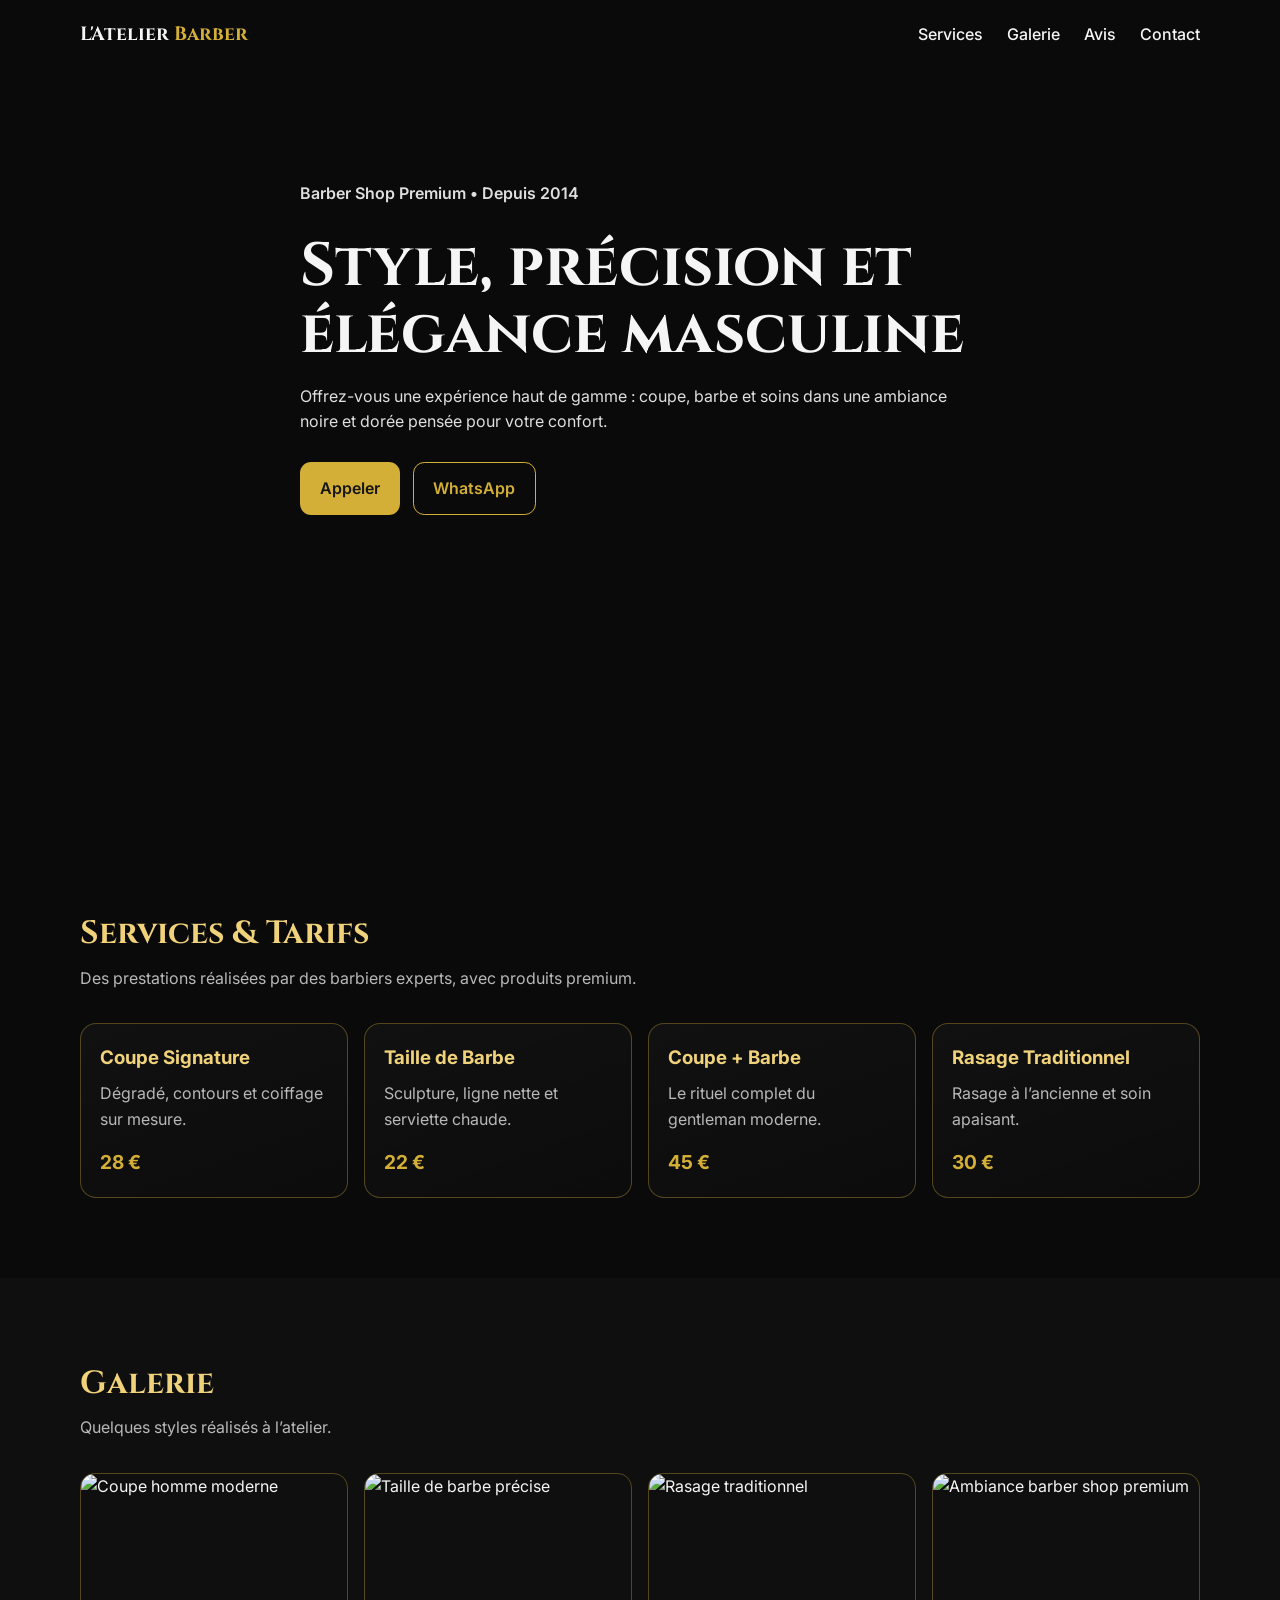
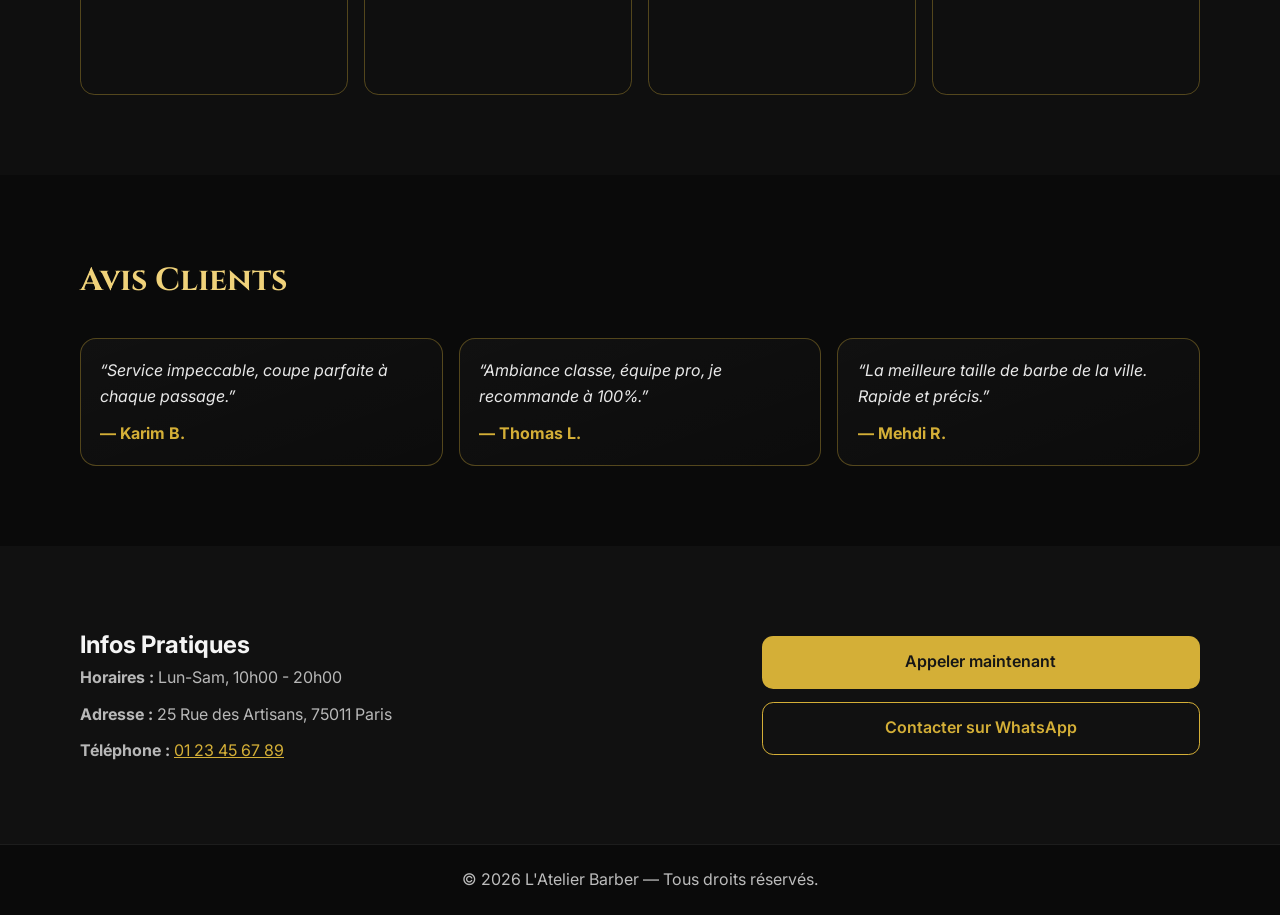
==== index.html @ a5557a77 "Créer un site vitrine premium barber shop en français" ====
<!DOCTYPE html>
<html lang="fr">
<head>
  <meta charset="UTF-8" />
  <meta name="viewport" content="width=device-width, initial-scale=1.0" />
  <meta name="description" content="Barber shop premium : coupes, barbe, soins et expérience haut de gamme." />
  <title>L'Atelier Barber | Barber Shop Premium</title>
  <link rel="preconnect" href="https://fonts.googleapis.com" />
  <link rel="preconnect" href="https://fonts.gstatic.com" crossorigin />
  <link href="https://fonts.googleapis.com/css2?family=Cinzel:wght@500;700&family=Inter:wght@300;400;500;600;700&display=swap" rel="stylesheet" />
  <link rel="stylesheet" href="style.css" />
</head>
<body>
  <header class="hero" id="accueil">
    <nav class="navbar container">
      <a href="#accueil" class="logo">L'Atelier <span>Barber</span></a>
      <button class="menu-toggle" id="menuToggle" aria-label="Ouvrir le menu">☰</button>
      <ul class="nav-links" id="navLinks">
        <li><a href="#services">Services</a></li>
        <li><a href="#galerie">Galerie</a></li>
        <li><a href="#avis">Avis</a></li>
        <li><a href="#contact">Contact</a></li>
      </ul>
    </nav>

    <div class="hero-content container">
      <p class="hero-tag">Barber Shop Premium • Depuis 2014</p>
      <h1>Style, précision et élégance masculine</h1>
      <p>Offrez-vous une expérience haut de gamme : coupe, barbe et soins dans une ambiance noire et dorée pensée pour votre confort.</p>
      <div class="hero-actions">
        <a class="btn btn-primary" href="tel:+33123456789">Appeler</a>
        <a class="btn btn-secondary" href="https://wa.me/33123456789" target="_blank" rel="noopener">WhatsApp</a>
      </div>
    </div>
  </header>

  <main>
    <section class="section container" id="services">
      <div class="section-header">
        <h2>Services & Tarifs</h2>
        <p>Des prestations réalisées par des barbiers experts, avec produits premium.</p>
      </div>
      <div class="services-grid">
        <article class="card service-card"><h3>Coupe Signature</h3><p>Dégradé, contours et coiffage sur mesure.</p><span>28 €</span></article>
        <article class="card service-card"><h3>Taille de Barbe</h3><p>Sculpture, ligne nette et serviette chaude.</p><span>22 €</span></article>
        <article class="card service-card"><h3>Coupe + Barbe</h3><p>Le rituel complet du gentleman moderne.</p><span>45 €</span></article>
        <article class="card service-card"><h3>Rasage Traditionnel</h3><p>Rasage à l’ancienne et soin apaisant.</p><span>30 €</span></article>
      </div>
    </section>

    <section class="section dark-section" id="galerie">
      <div class="container">
        <div class="section-header">
          <h2>Galerie</h2>
          <p>Quelques styles réalisés à l’atelier.</p>
        </div>
        <div class="gallery-grid">
          <figure class="gallery-item"><img src="https://images.unsplash.com/photo-1512690459411-b0fd1c86b8ba?auto=format&fit=crop&w=900&q=80" alt="Coupe homme moderne" /></figure>
          <figure class="gallery-item"><img src="https://images.unsplash.com/photo-1621605815971-fbc98d665033?auto=format&fit=crop&w=900&q=80" alt="Taille de barbe précise" /></figure>
          <figure class="gallery-item"><img src="https://images.unsplash.com/photo-1517832606299-7ae9b720a186?auto=format&fit=crop&w=900&q=80" alt="Rasage traditionnel" /></figure>
          <figure class="gallery-item"><img src="https://images.unsplash.com/photo-1599351431403-3aa8e5f3c2b9?auto=format&fit=crop&w=900&q=80" alt="Ambiance barber shop premium" /></figure>
        </div>
      </div>
    </section>

    <section class="section container" id="avis">
      <div class="section-header">
        <h2>Avis Clients</h2>
      </div>
      <div class="reviews-grid">
        <article class="card review-card"><p>“Service impeccable, coupe parfaite à chaque passage.”</p><h4>— Karim B.</h4></article>
        <article class="card review-card"><p>“Ambiance classe, équipe pro, je recommande à 100%.”</p><h4>— Thomas L.</h4></article>
        <article class="card review-card"><p>“La meilleure taille de barbe de la ville. Rapide et précis.”</p><h4>— Mehdi R.</h4></article>
      </div>
    </section>

    <section class="section contact-section" id="contact">
      <div class="container contact-grid">
        <div>
          <h2>Infos Pratiques</h2>
          <ul class="contact-list">
            <li><strong>Horaires :</strong> Lun-Sam, 10h00 - 20h00</li>
            <li><strong>Adresse :</strong> 25 Rue des Artisans, 75011 Paris</li>
            <li><strong>Téléphone :</strong> <a href="tel:+33123456789">01 23 45 67 89</a></li>
          </ul>
        </div>
        <div class="contact-actions">
          <a class="btn btn-primary" href="tel:+33123456789">Appeler maintenant</a>
          <a class="btn btn-secondary" href="https://wa.me/33123456789" target="_blank" rel="noopener">Contacter sur WhatsApp</a>
        </div>
      </div>
    </section>
  </main>

  <footer class="footer">
    <p>© <span id="year"></span> L'Atelier Barber — Tous droits réservés.</p>
  </footer>

  <script src="script.js"></script>
</body>
</html>
---- style.css ----
:root {
  --bg: #0a0a0a;
  --panel: #111111;
  --gold: #d4af37;
  --gold-soft: #f0d27a;
  --text: #f5f5f5;
  --muted: #b8b8b8;
  --border: rgba(212, 175, 55, 0.35);
}

* { box-sizing: border-box; margin: 0; padding: 0; }
html, body { scroll-behavior: smooth; }
body {
  font-family: 'Inter', sans-serif;
  background: var(--bg);
  color: var(--text);
  line-height: 1.6;
}

.container { width: min(1120px, 92%); margin: 0 auto; }
.section { padding: 5rem 0; }
.section-header { margin-bottom: 2rem; }
.section-header h2 {
  font-family: 'Cinzel', serif;
  font-size: clamp(1.8rem, 2.5vw, 2.5rem);
  color: var(--gold-soft);
}
.section-header p { color: var(--muted); margin-top: .4rem; }

.hero {
  min-height: 92vh;
  background: linear-gradient(120deg, rgba(10,10,10,.96), rgba(10,10,10,.72)),
    url('https://images.unsplash.com/photo-1622288432450-277d0fef5ed6?auto=format&fit=crop&w=1800&q=80') center/cover;
}

.navbar { display: flex; align-items: center; justify-content: space-between; padding: 1.2rem 0; position: relative; }
.logo { color: var(--text); text-decoration: none; font-weight: 700; font-family: 'Cinzel', serif; font-size: 1.2rem; }
.logo span { color: var(--gold); }
.nav-links { list-style: none; display: flex; gap: 1.5rem; }
.nav-links a { color: var(--text); text-decoration: none; font-weight: 500; }
.nav-links a:hover { color: var(--gold); }
.menu-toggle { display: none; background: none; border: 1px solid var(--border); color: var(--gold); padding: .35rem .55rem; border-radius: .5rem; }

.hero-content { padding: 7rem 0 6rem; max-width: 680px; }
.hero-tag { color: var(--gold); font-weight: 600; margin-bottom: 1rem; }
.hero h1 { font-family: 'Cinzel', serif; font-size: clamp(2rem, 5vw, 3.8rem); line-height: 1.1; margin-bottom: 1rem; }
.hero p { color: #dfdfdf; margin-bottom: 1.7rem; }
.hero-actions { display: flex; gap: .8rem; flex-wrap: wrap; }

.btn {
  text-decoration: none; padding: .8rem 1.2rem; border-radius: .7rem; font-weight: 600;
  display: inline-flex; align-items: center; justify-content: center; border: 1px solid transparent;
}
.btn-primary { background: var(--gold); color: #161616; }
.btn-primary:hover { filter: brightness(1.05); }
.btn-secondary { border-color: var(--gold); color: var(--gold); }
.btn-secondary:hover { background: rgba(212, 175, 55, 0.1); }

.card {
  background: linear-gradient(160deg, rgba(255,255,255,0.03), rgba(255,255,255,0.01));
  border: 1px solid var(--border);
  border-radius: 1rem;
  padding: 1.2rem;
}
.services-grid, .reviews-grid { display: grid; gap: 1rem; grid-template-columns: repeat(auto-fit, minmax(220px, 1fr)); }
.service-card h3 { margin-bottom: .5rem; color: var(--gold-soft); }
.service-card p { color: var(--muted); margin-bottom: .9rem; }
.service-card span { font-weight: 700; color: var(--gold); font-size: 1.2rem; }

.dark-section { background: #0f0f0f; }
.gallery-grid { display: grid; gap: 1rem; grid-template-columns: repeat(auto-fit, minmax(220px, 1fr)); }
.gallery-item { overflow: hidden; border-radius: .9rem; border: 1px solid var(--border); }
.gallery-item img { width: 100%; height: 100%; object-fit: cover; min-height: 220px; transition: transform .3s ease; }
.gallery-item:hover img { transform: scale(1.04); }

.review-card p { font-style: italic; color: #e8e8e8; margin-bottom: .7rem; }
.review-card h4 { color: var(--gold); }

.contact-section { background: #111; }
.contact-grid { display: grid; gap: 1.5rem; grid-template-columns: 1.2fr .8fr; align-items: center; }
.contact-list { list-style: none; display: grid; gap: .7rem; color: var(--muted); }
.contact-list a { color: var(--gold); }
.contact-actions { display: grid; gap: .8rem; }

.footer { text-align: center; padding: 1.4rem .8rem; border-top: 1px solid rgba(255,255,255,0.08); color: #bcbcbc; }

@media (max-width: 820px) {
  .menu-toggle { display: inline-flex; }
  .nav-links {
    position: absolute; right: 0; top: calc(100% + .4rem);
    background: #131313; border: 1px solid var(--border); border-radius: .8rem;
    padding: .9rem; display: none; flex-direction: column; min-width: 180px;
  }
  .nav-links.open { display: flex; }
  .hero-content { padding-top: 4.5rem; }
  .contact-grid { grid-template-columns: 1fr; }
}
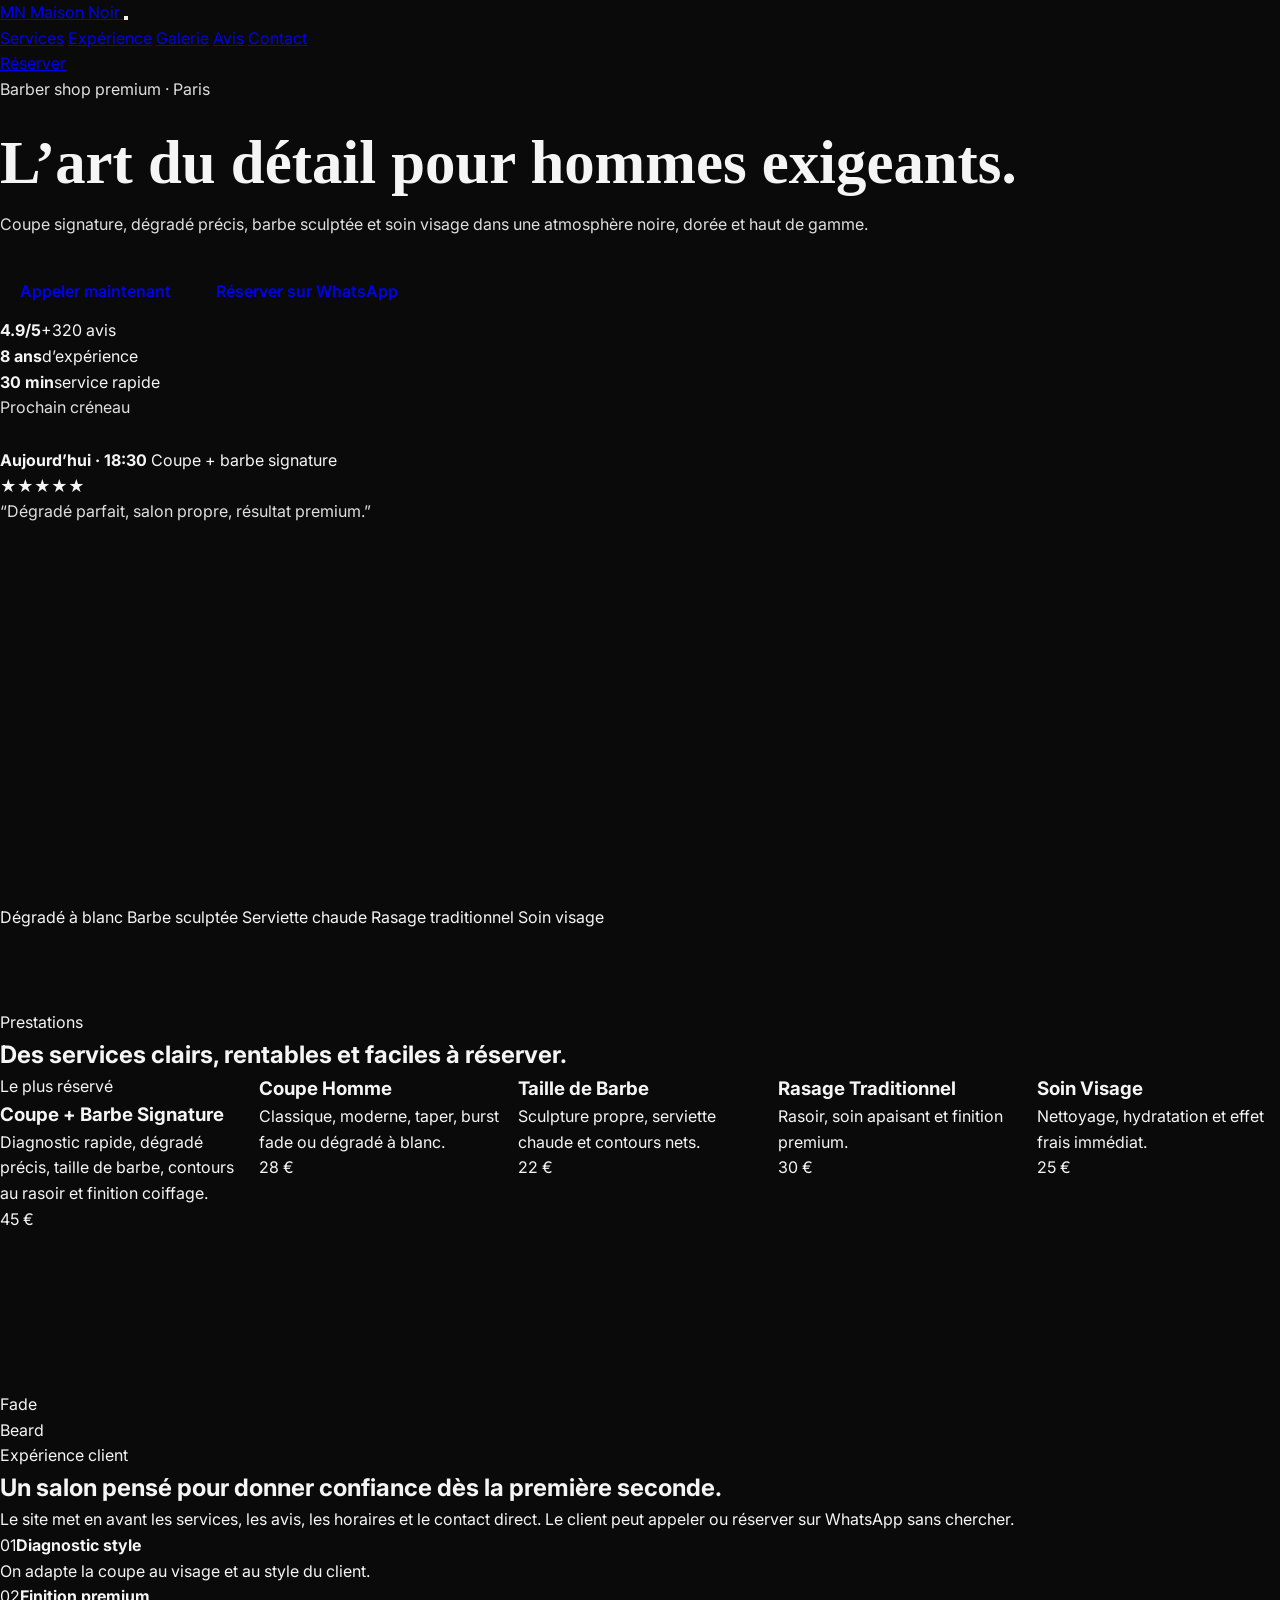
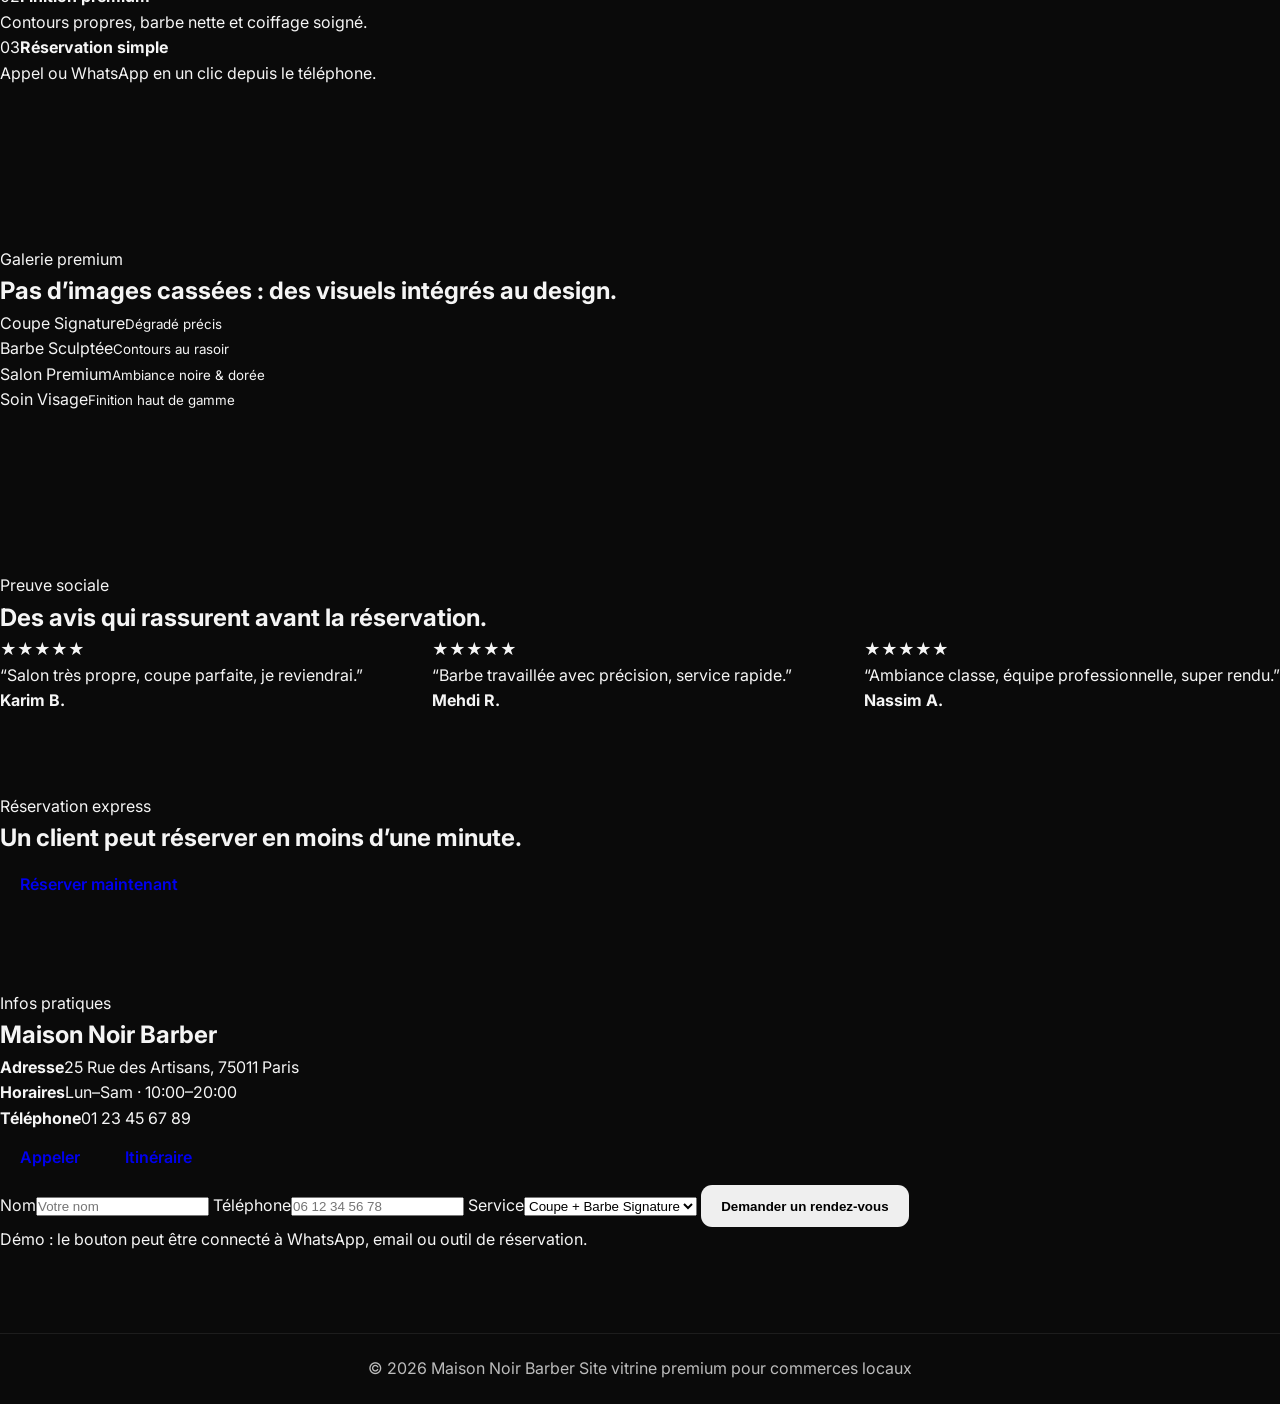
==== commit fb9da755: "Améliorer le design premium et supprimer les images externes cassées" ====
--- a/index.html
+++ b/index.html
@@ -3,97 +3,189 @@
 <head>
   <meta charset="UTF-8" />
   <meta name="viewport" content="width=device-width, initial-scale=1.0" />
-  <meta name="description" content="Barber shop premium : coupes, barbe, soins et expérience haut de gamme." />
-  <title>L'Atelier Barber | Barber Shop Premium</title>
-  <link rel="preconnect" href="https://fonts.googleapis.com" />
-  <link rel="preconnect" href="https://fonts.gstatic.com" crossorigin />
-  <link href="https://fonts.googleapis.com/css2?family=Cinzel:wght@500;700&family=Inter:wght@300;400;500;600;700&display=swap" rel="stylesheet" />
+  <meta name="description" content="Site vitrine premium pour barber shop : coupe, barbe, soins, réservation WhatsApp et expérience haut de gamme." />
+  <title>Maison Noir Barber — Barber Shop Premium</title>
+  <link rel="preconnect" href="https://fonts.googleapis.com">
+  <link rel="preconnect" href="https://fonts.gstatic.com" crossorigin>
+  <link href="https://fonts.googleapis.com/css2?family=Inter:wght@400;500;600;700;800;900&family=Playfair+Display:wght@700;800&display=swap" rel="stylesheet">
   <link rel="stylesheet" href="style.css" />
 </head>
 <body>
-  <header class="hero" id="accueil">
-    <nav class="navbar container">
-      <a href="#accueil" class="logo">L'Atelier <span>Barber</span></a>
-      <button class="menu-toggle" id="menuToggle" aria-label="Ouvrir le menu">☰</button>
-      <ul class="nav-links" id="navLinks">
-        <li><a href="#services">Services</a></li>
-        <li><a href="#galerie">Galerie</a></li>
-        <li><a href="#avis">Avis</a></li>
-        <li><a href="#contact">Contact</a></li>
-      </ul>
+  <div class="noise"></div>
+
+  <header class="header">
+    <a href="#accueil" class="brand">
+      <span class="brand-mark">MN</span>
+      <span>Maison Noir</span>
+    </a>
+
+    <button class="menu-btn" id="menuBtn" aria-label="Ouvrir le menu">
+      <span></span><span></span><span></span>
+    </button>
+
+    <nav class="nav" id="nav">
+      <a href="#services">Services</a>
+      <a href="#experience">Expérience</a>
+      <a href="#galerie">Galerie</a>
+      <a href="#avis">Avis</a>
+      <a href="#contact">Contact</a>
     </nav>
 
-    <div class="hero-content container">
-      <p class="hero-tag">Barber Shop Premium • Depuis 2014</p>
-      <h1>Style, précision et élégance masculine</h1>
-      <p>Offrez-vous une expérience haut de gamme : coupe, barbe et soins dans une ambiance noire et dorée pensée pour votre confort.</p>
-      <div class="hero-actions">
-        <a class="btn btn-primary" href="tel:+33123456789">Appeler</a>
-        <a class="btn btn-secondary" href="https://wa.me/33123456789" target="_blank" rel="noopener">WhatsApp</a>
-      </div>
-    </div>
+    <a href="https://wa.me/33123456789" class="nav-cta" target="_blank" rel="noopener">Réserver</a>
   </header>
 
   <main>
-    <section class="section container" id="services">
-      <div class="section-header">
-        <h2>Services & Tarifs</h2>
-        <p>Des prestations réalisées par des barbiers experts, avec produits premium.</p>
+    <section class="hero" id="accueil">
+      <div class="hero-copy reveal">
+        <p class="eyebrow">Barber shop premium · Paris</p>
+        <h1>L’art du détail pour hommes exigeants.</h1>
+        <p class="lead">Coupe signature, dégradé précis, barbe sculptée et soin visage dans une atmosphère noire, dorée et haut de gamme.</p>
+
+        <div class="actions">
+          <a class="btn primary" href="tel:+33123456789">Appeler maintenant</a>
+          <a class="btn ghost" href="https://wa.me/33123456789" target="_blank" rel="noopener">Réserver sur WhatsApp</a>
+        </div>
+
+        <div class="stats">
+          <div><strong>4.9/5</strong><span>+320 avis</span></div>
+          <div><strong>8 ans</strong><span>d’expérience</span></div>
+          <div><strong>30 min</strong><span>service rapide</span></div>
+        </div>
       </div>
-      <div class="services-grid">
-        <article class="card service-card"><h3>Coupe Signature</h3><p>Dégradé, contours et coiffage sur mesure.</p><span>28 €</span></article>
-        <article class="card service-card"><h3>Taille de Barbe</h3><p>Sculpture, ligne nette et serviette chaude.</p><span>22 €</span></article>
-        <article class="card service-card"><h3>Coupe + Barbe</h3><p>Le rituel complet du gentleman moderne.</p><span>45 €</span></article>
-        <article class="card service-card"><h3>Rasage Traditionnel</h3><p>Rasage à l’ancienne et soin apaisant.</p><span>30 €</span></article>
-      </div>
-    </section>
 
-    <section class="section dark-section" id="galerie">
-      <div class="container">
-        <div class="section-header">
-          <h2>Galerie</h2>
-          <p>Quelques styles réalisés à l’atelier.</p>
+      <div class="hero-showcase reveal">
+        <div class="premium-card appointment-card">
+          <p>Prochain créneau</p>
+          <strong>Aujourd’hui · 18:30</strong>
+          <span>Coupe + barbe signature</span>
         </div>
-        <div class="gallery-grid">
-          <figure class="gallery-item"><img src="https://images.unsplash.com/photo-1512690459411-b0fd1c86b8ba?auto=format&fit=crop&w=900&q=80" alt="Coupe homme moderne" /></figure>
-          <figure class="gallery-item"><img src="https://images.unsplash.com/photo-1621605815971-fbc98d665033?auto=format&fit=crop&w=900&q=80" alt="Taille de barbe précise" /></figure>
-          <figure class="gallery-item"><img src="https://images.unsplash.com/photo-1517832606299-7ae9b720a186?auto=format&fit=crop&w=900&q=80" alt="Rasage traditionnel" /></figure>
-          <figure class="gallery-item"><img src="https://images.unsplash.com/photo-1599351431403-3aa8e5f3c2b9?auto=format&fit=crop&w=900&q=80" alt="Ambiance barber shop premium" /></figure>
+
+        <div class="barber-visual main-visual" aria-label="Illustration barber shop premium">
+          <div class="chair"></div>
+          <div class="mirror"></div>
+          <div class="razor"></div>
+          <div class="light one"></div>
+          <div class="light two"></div>
+        </div>
+
+        <div class="premium-card rating-card">
+          <div class="stars">★★★★★</div>
+          <p>“Dégradé parfait, salon propre, résultat premium.”</p>
         </div>
       </div>
     </section>
 
-    <section class="section container" id="avis">
-      <div class="section-header">
-        <h2>Avis Clients</h2>
+    <section class="strip">
+      <span>Dégradé à blanc</span>
+      <span>Barbe sculptée</span>
+      <span>Serviette chaude</span>
+      <span>Rasage traditionnel</span>
+      <span>Soin visage</span>
+    </section>
+
+    <section class="section" id="services">
+      <div class="section-head reveal">
+        <p class="eyebrow">Prestations</p>
+        <h2>Des services clairs, rentables et faciles à réserver.</h2>
       </div>
-      <div class="reviews-grid">
-        <article class="card review-card"><p>“Service impeccable, coupe parfaite à chaque passage.”</p><h4>— Karim B.</h4></article>
-        <article class="card review-card"><p>“Ambiance classe, équipe pro, je recommande à 100%.”</p><h4>— Thomas L.</h4></article>
-        <article class="card review-card"><p>“La meilleure taille de barbe de la ville. Rapide et précis.”</p><h4>— Mehdi R.</h4></article>
+
+      <div class="services-grid">
+        <article class="service big reveal">
+          <span class="badge">Le plus réservé</span>
+          <h3>Coupe + Barbe Signature</h3>
+          <p>Diagnostic rapide, dégradé précis, taille de barbe, contours au rasoir et finition coiffage.</p>
+          <div class="price">45 €</div>
+        </article>
+        <article class="service reveal"><h3>Coupe Homme</h3><p>Classique, moderne, taper, burst fade ou dégradé à blanc.</p><div class="price">28 €</div></article>
+        <article class="service reveal"><h3>Taille de Barbe</h3><p>Sculpture propre, serviette chaude et contours nets.</p><div class="price">22 €</div></article>
+        <article class="service reveal"><h3>Rasage Traditionnel</h3><p>Rasoir, soin apaisant et finition premium.</p><div class="price">30 €</div></article>
+        <article class="service reveal"><h3>Soin Visage</h3><p>Nettoyage, hydratation et effet frais immédiat.</p><div class="price">25 €</div></article>
       </div>
     </section>
 
-    <section class="section contact-section" id="contact">
-      <div class="container contact-grid">
-        <div>
-          <h2>Infos Pratiques</h2>
-          <ul class="contact-list">
-            <li><strong>Horaires :</strong> Lun-Sam, 10h00 - 20h00</li>
-            <li><strong>Adresse :</strong> 25 Rue des Artisans, 75011 Paris</li>
-            <li><strong>Téléphone :</strong> <a href="tel:+33123456789">01 23 45 67 89</a></li>
-          </ul>
-        </div>
-        <div class="contact-actions">
-          <a class="btn btn-primary" href="tel:+33123456789">Appeler maintenant</a>
-          <a class="btn btn-secondary" href="https://wa.me/33123456789" target="_blank" rel="noopener">Contacter sur WhatsApp</a>
+    <section class="section experience" id="experience">
+      <div class="experience-visual reveal">
+        <div class="wall-frame frame-large"><span>Fade</span></div>
+        <div class="wall-frame frame-small"><span>Beard</span></div>
+        <div class="gold-line"></div>
+      </div>
+
+      <div class="experience-copy reveal">
+        <p class="eyebrow">Expérience client</p>
+        <h2>Un salon pensé pour donner confiance dès la première seconde.</h2>
+        <p>Le site met en avant les services, les avis, les horaires et le contact direct. Le client peut appeler ou réserver sur WhatsApp sans chercher.</p>
+
+        <div class="steps">
+          <div><span>01</span><strong>Diagnostic style</strong><p>On adapte la coupe au visage et au style du client.</p></div>
+          <div><span>02</span><strong>Finition premium</strong><p>Contours propres, barbe nette et coiffage soigné.</p></div>
+          <div><span>03</span><strong>Réservation simple</strong><p>Appel ou WhatsApp en un clic depuis le téléphone.</p></div>
         </div>
       </div>
+    </section>
+
+    <section class="section gallery-section" id="galerie">
+      <div class="section-head reveal">
+        <p class="eyebrow">Galerie premium</p>
+        <h2>Pas d’images cassées : des visuels intégrés au design.</h2>
+      </div>
+
+      <div class="gallery">
+        <div class="gallery-card reveal"><span>Coupe Signature</span><small>Dégradé précis</small></div>
+        <div class="gallery-card reveal"><span>Barbe Sculptée</span><small>Contours au rasoir</small></div>
+        <div class="gallery-card reveal"><span>Salon Premium</span><small>Ambiance noire & dorée</small></div>
+        <div class="gallery-card reveal"><span>Soin Visage</span><small>Finition haut de gamme</small></div>
+      </div>
+    </section>
+
+    <section class="section reviews" id="avis">
+      <div class="section-head reveal">
+        <p class="eyebrow">Preuve sociale</p>
+        <h2>Des avis qui rassurent avant la réservation.</h2>
+      </div>
+
+      <div class="reviews-grid">
+        <article class="review reveal"><div class="stars">★★★★★</div><p>“Salon très propre, coupe parfaite, je reviendrai.”</p><strong>Karim B.</strong></article>
+        <article class="review reveal"><div class="stars">★★★★★</div><p>“Barbe travaillée avec précision, service rapide.”</p><strong>Mehdi R.</strong></article>
+        <article class="review reveal"><div class="stars">★★★★★</div><p>“Ambiance classe, équipe professionnelle, super rendu.”</p><strong>Nassim A.</strong></article>
+      </div>
+    </section>
+
+    <section class="cta reveal">
+      <div>
+        <p class="eyebrow">Réservation express</p>
+        <h2>Un client peut réserver en moins d’une minute.</h2>
+      </div>
+      <a class="btn dark" href="https://wa.me/33123456789" target="_blank" rel="noopener">Réserver maintenant</a>
+    </section>
+
+    <section class="section contact" id="contact">
+      <div class="contact-card reveal">
+        <p class="eyebrow">Infos pratiques</p>
+        <h2>Maison Noir Barber</h2>
+        <ul>
+          <li><strong>Adresse</strong><span>25 Rue des Artisans, 75011 Paris</span></li>
+          <li><strong>Horaires</strong><span>Lun–Sam · 10:00–20:00</span></li>
+          <li><strong>Téléphone</strong><span>01 23 45 67 89</span></li>
+        </ul>
+        <div class="actions">
+          <a class="btn primary" href="tel:+33123456789">Appeler</a>
+          <a class="btn ghost" href="https://maps.google.com" target="_blank" rel="noopener">Itinéraire</a>
+        </div>
+      </div>
+
+      <form class="form reveal">
+        <label>Nom<input type="text" placeholder="Votre nom"></label>
+        <label>Téléphone<input type="tel" placeholder="06 12 34 56 78"></label>
+        <label>Service<select><option>Coupe + Barbe Signature</option><option>Coupe Homme</option><option>Taille de Barbe</option><option>Soin Visage</option></select></label>
+        <button class="btn primary" type="submit">Demander un rendez-vous</button>
+        <p>Démo : le bouton peut être connecté à WhatsApp, email ou outil de réservation.</p>
+      </form>
     </section>
   </main>
 
   <footer class="footer">
-    <p>© <span id="year"></span> L'Atelier Barber — Tous droits réservés.</p>
+    <span>© <span id="year"></span> Maison Noir Barber</span>
+    <span>Site vitrine premium pour commerces locaux</span>
   </footer>
 
   <script src="script.js"></script>
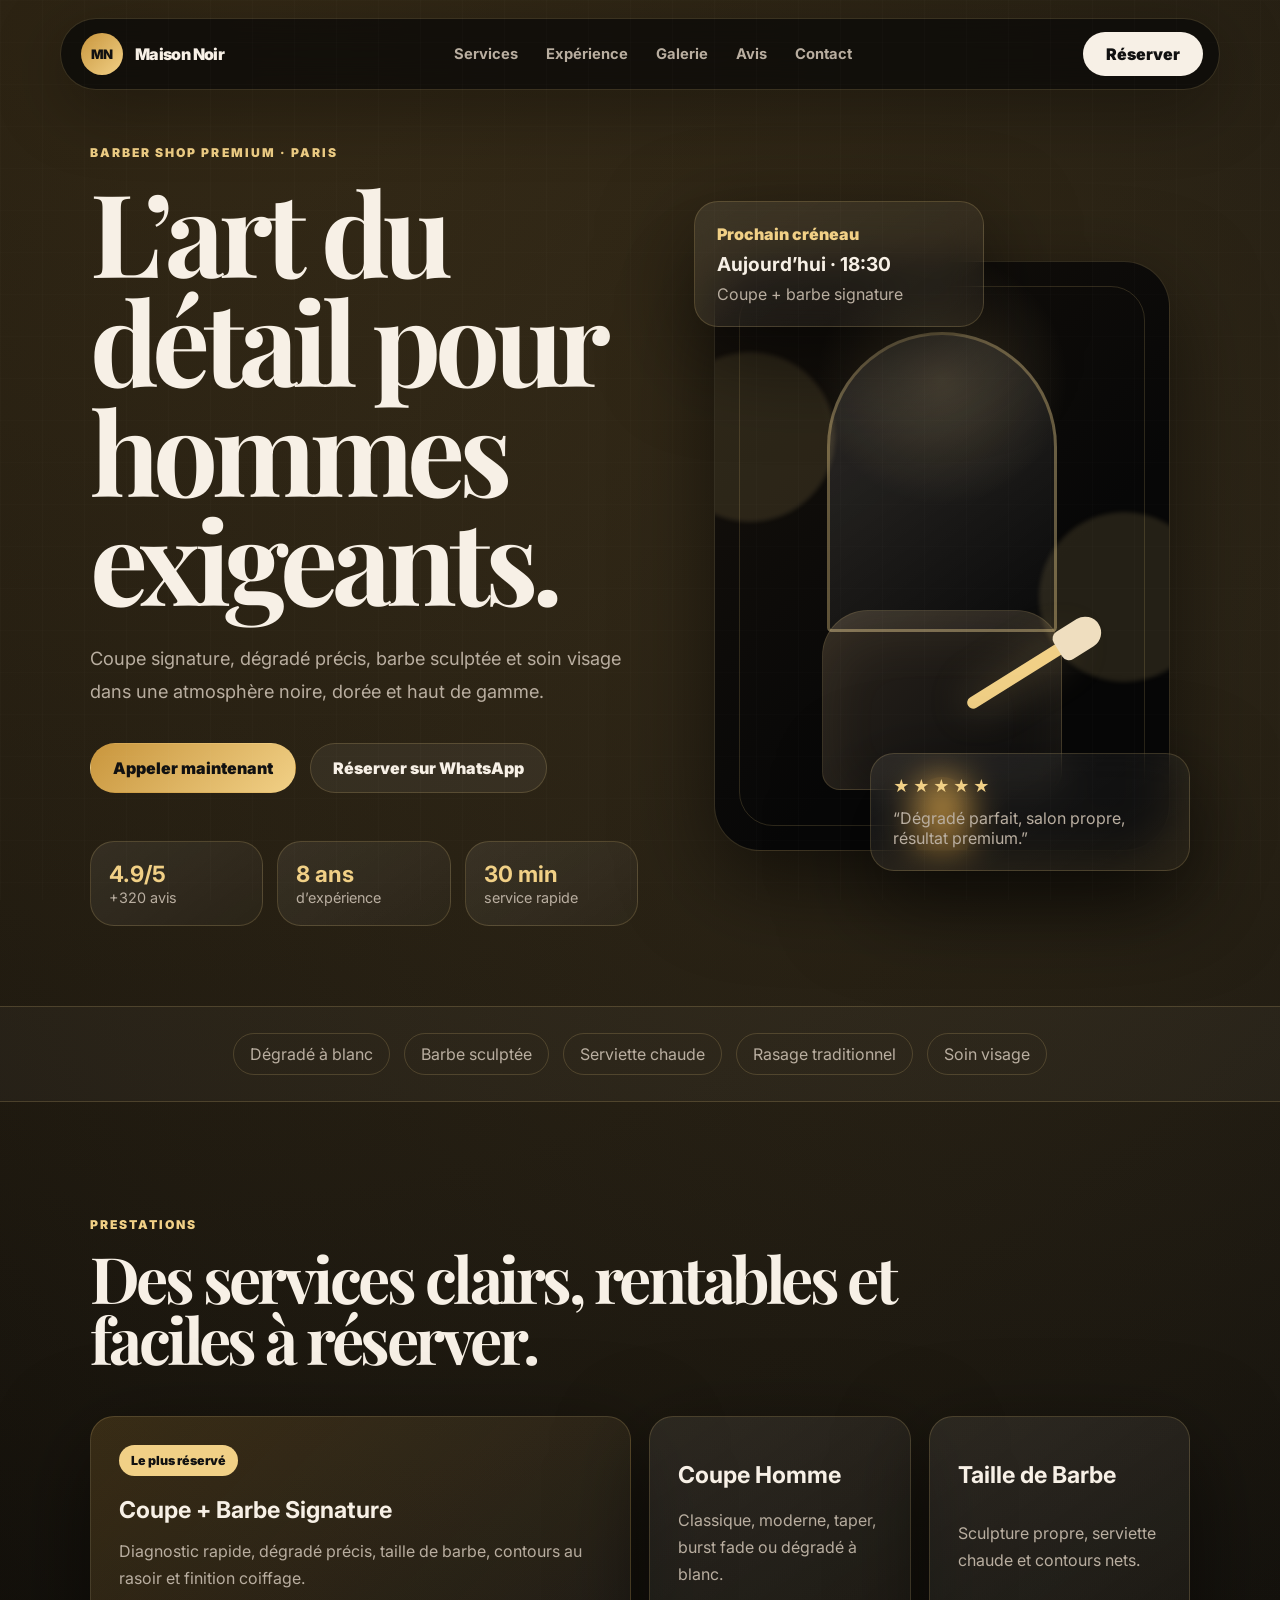
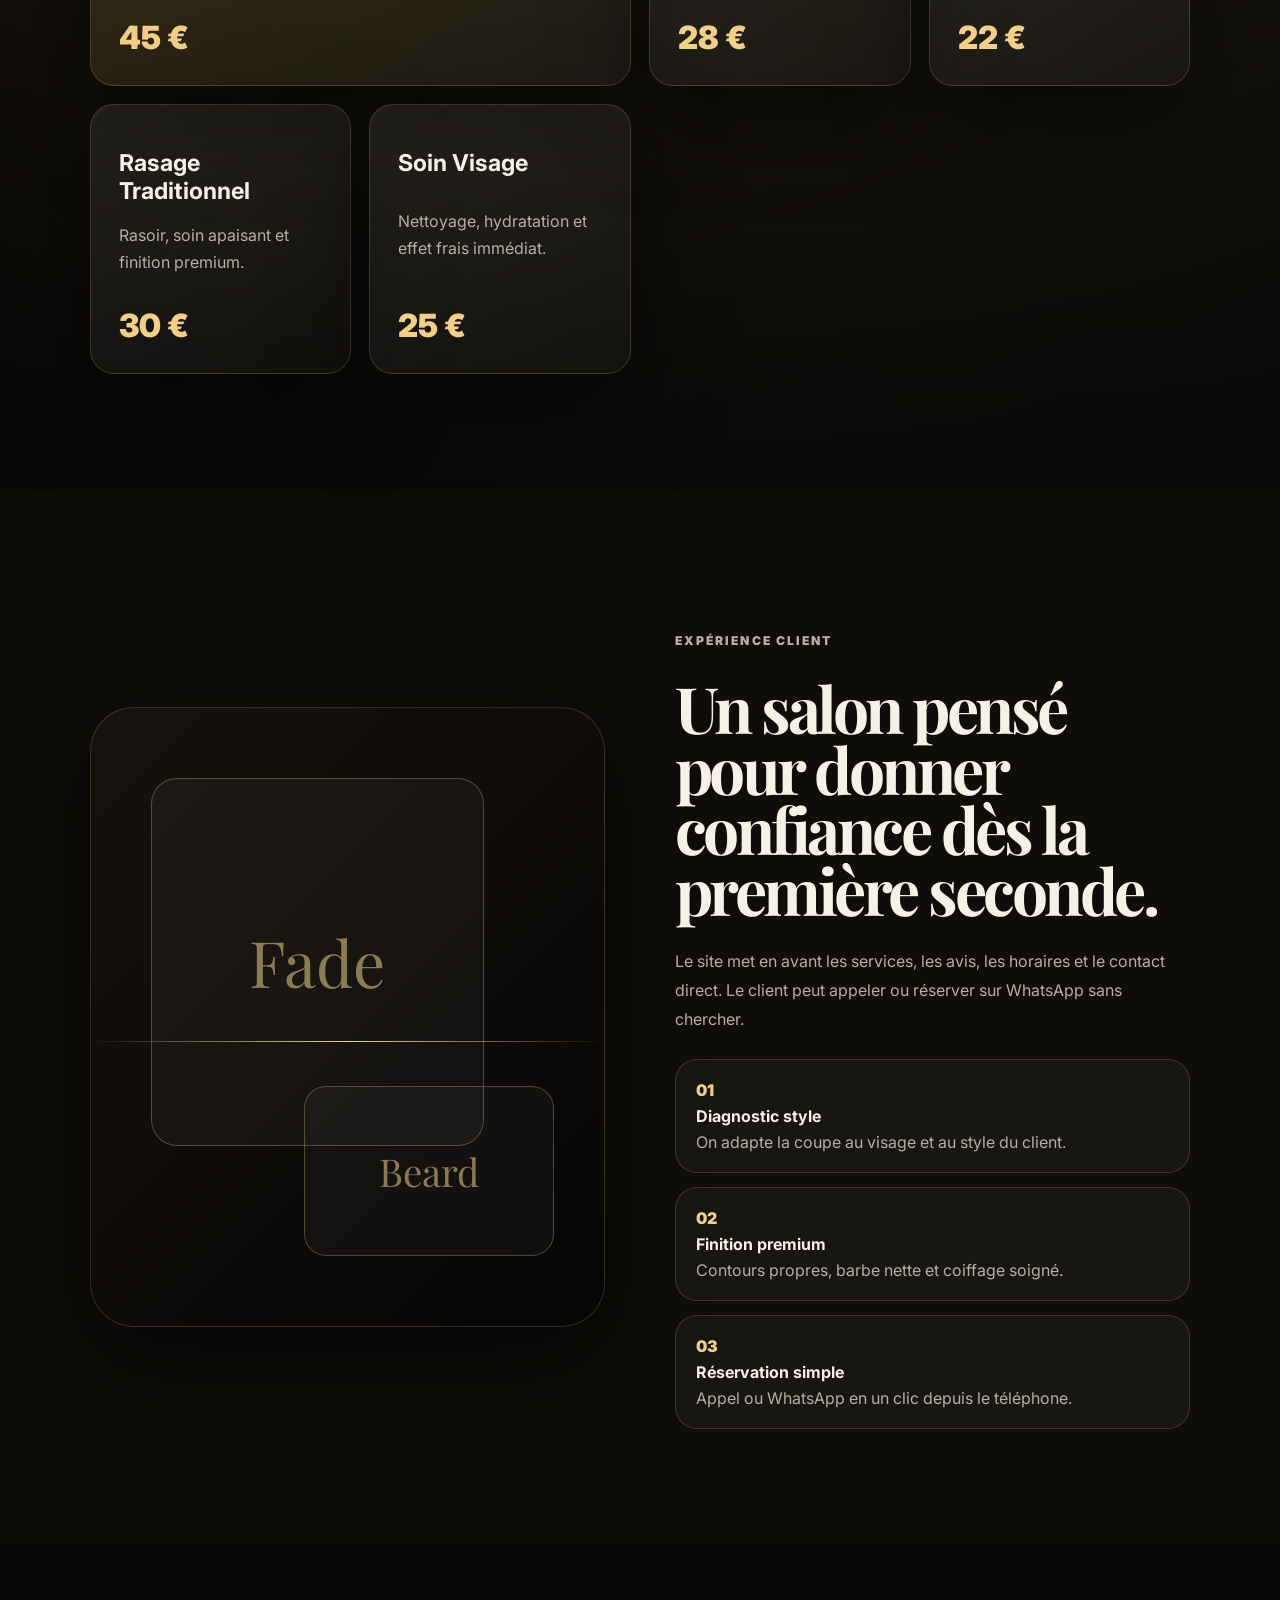
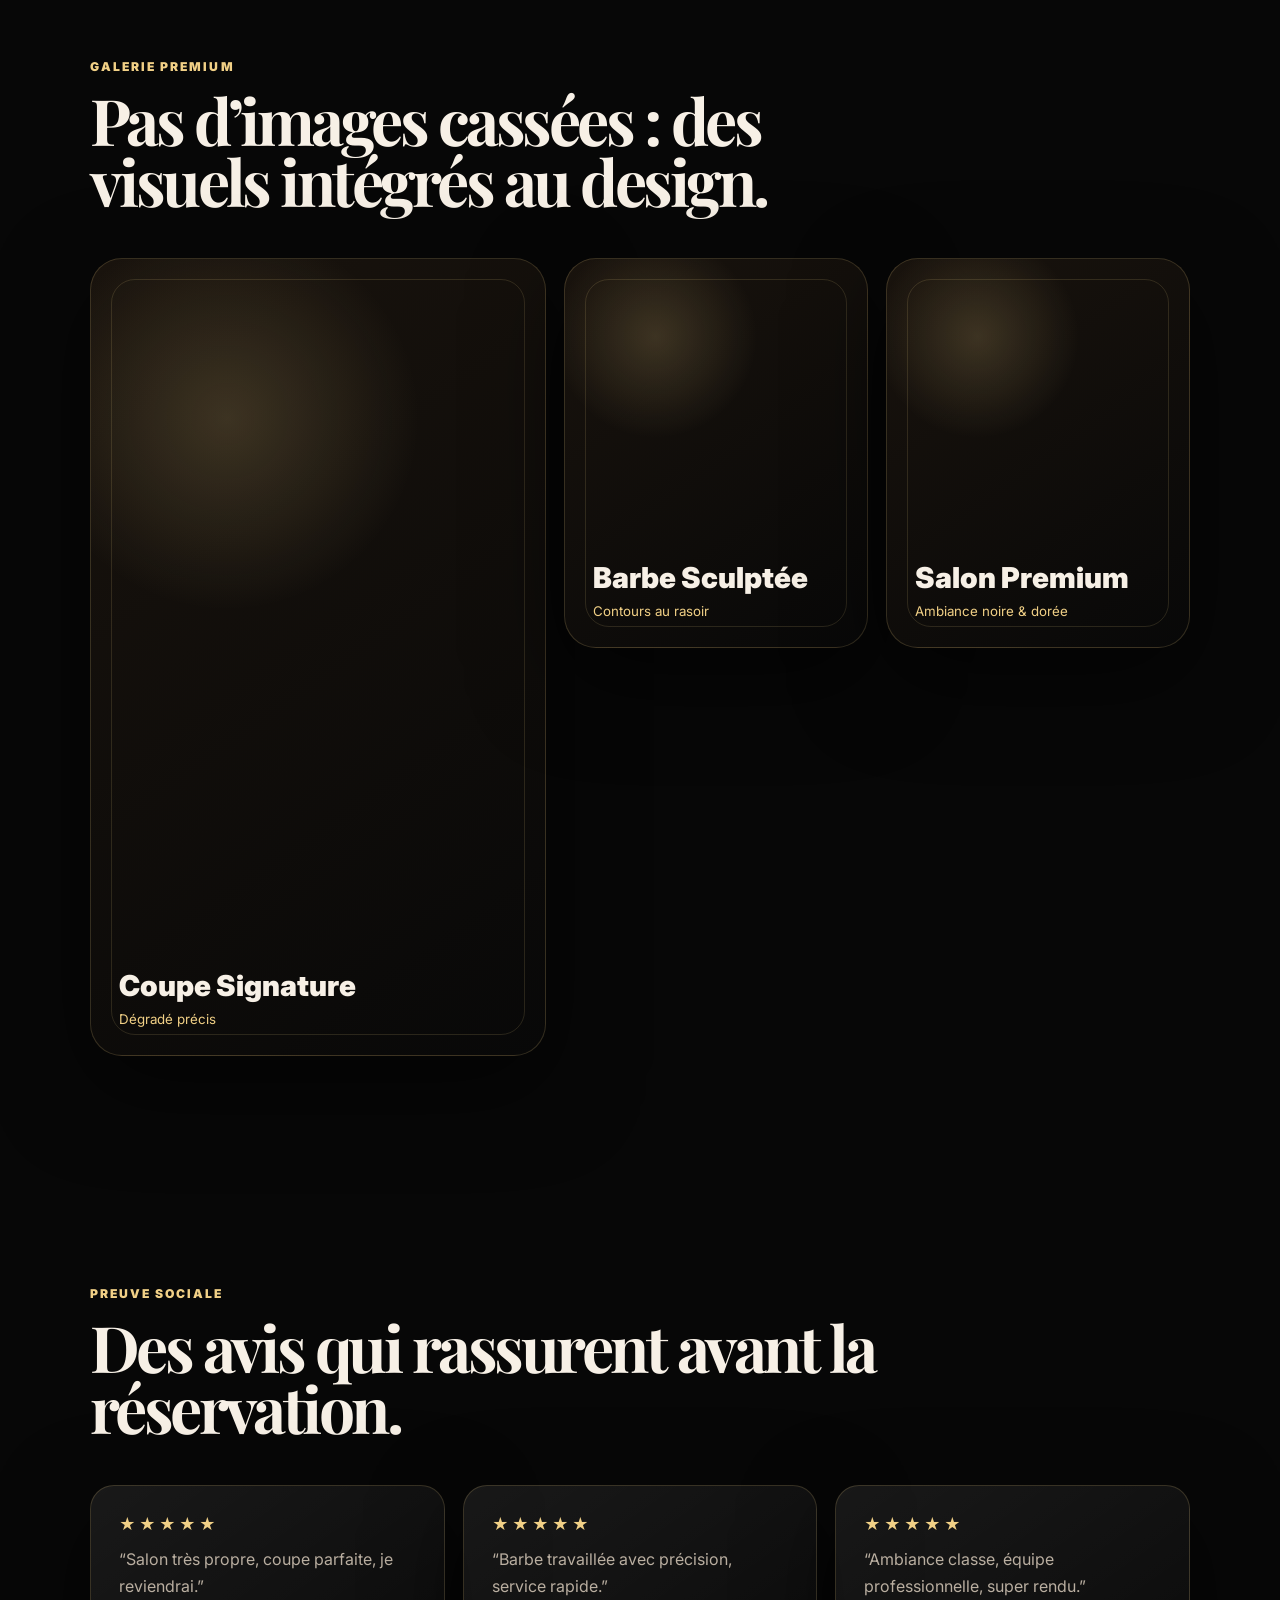
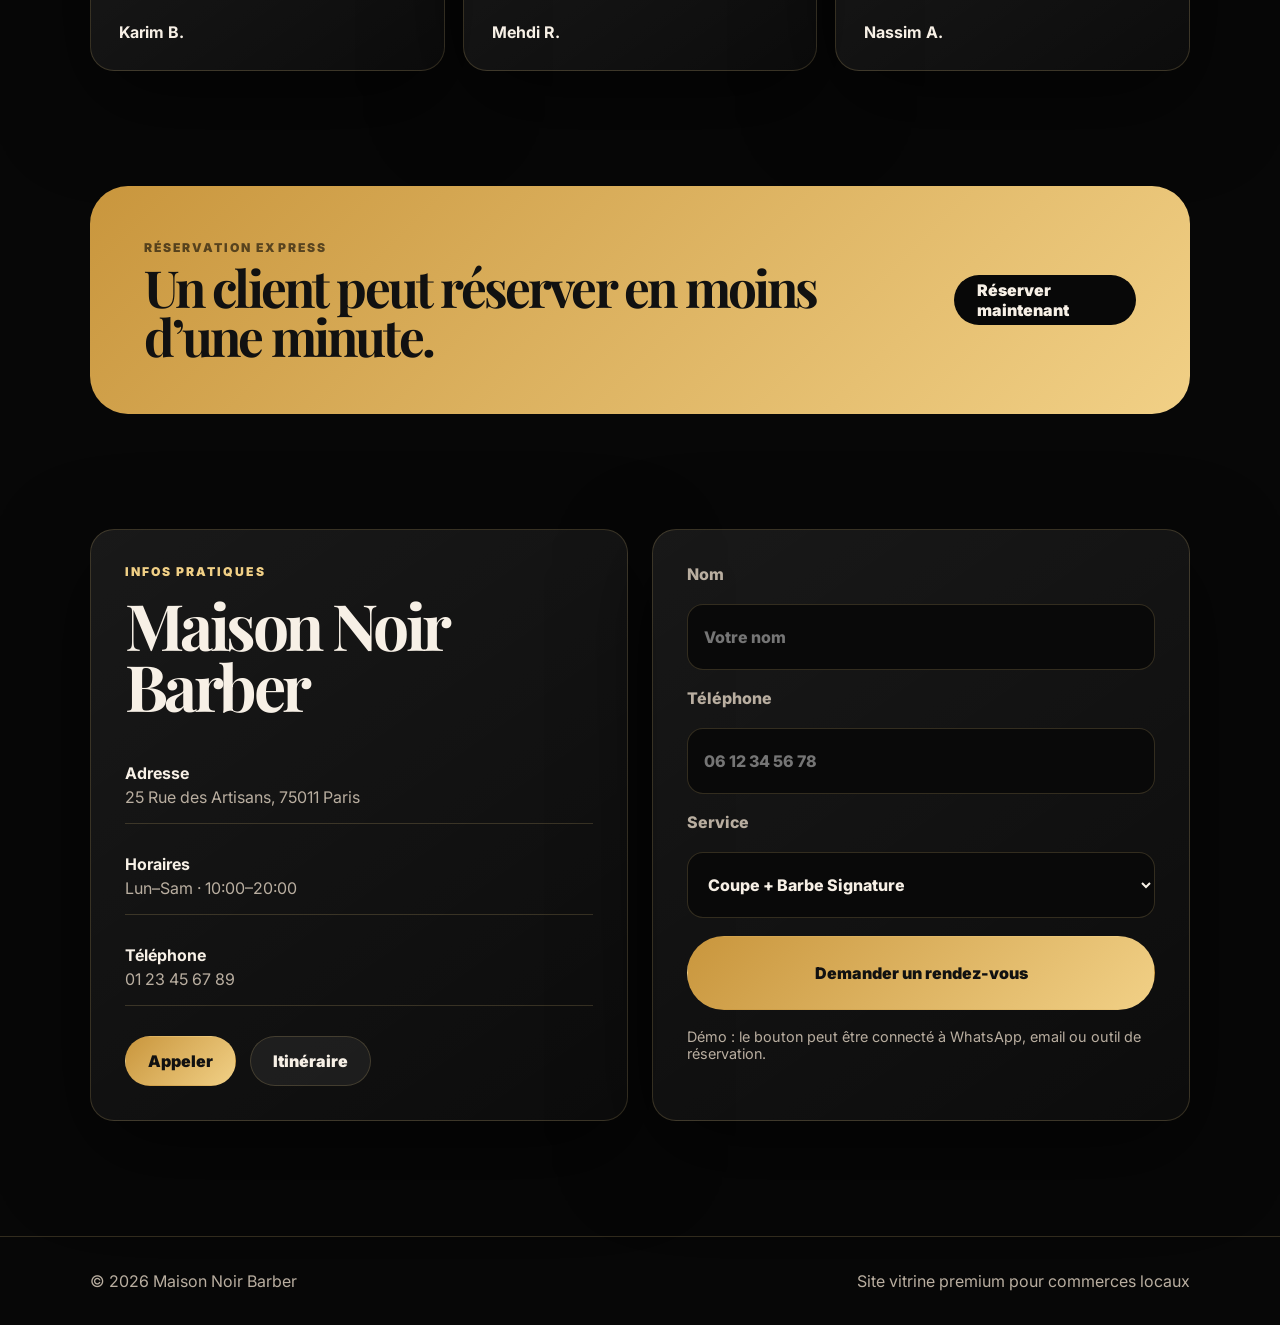
==== commit 83921b7c: "Forcer le chargement du nouveau CSS et JS" ====
--- a/index.html
+++ b/index.html
@@ -8,7 +8,7 @@
   <link rel="preconnect" href="https://fonts.googleapis.com">
   <link rel="preconnect" href="https://fonts.gstatic.com" crossorigin>
   <link href="https://fonts.googleapis.com/css2?family=Inter:wght@400;500;600;700;800;900&family=Playfair+Display:wght@700;800&display=swap" rel="stylesheet">
-  <link rel="stylesheet" href="style.css" />
+  <link rel="stylesheet" href="style.css?v=premium-3" />
 </head>
 <body>
   <div class="noise"></div>
@@ -188,6 +188,6 @@
     <span>Site vitrine premium pour commerces locaux</span>
   </footer>
 
-  <script src="script.js"></script>
+  <script src="script.js?v=premium-3"></script>
 </body>
 </html>
--- a/style.css
+++ b/style.css
@@ -1,97 +1,198 @@
 :root {
-  --bg: #0a0a0a;
-  --panel: #111111;
-  --gold: #d4af37;
-  --gold-soft: #f0d27a;
-  --text: #f5f5f5;
-  --muted: #b8b8b8;
-  --border: rgba(212, 175, 55, 0.35);
+  --bg: #070707;
+  --bg2: #0f0d0a;
+  --panel: rgba(255,255,255,.055);
+  --panel2: #14110d;
+  --text: #f7f0e6;
+  --muted: #b9aea0;
+  --gold: #c9963d;
+  --gold2: #f1d086;
+  --line: rgba(241,208,134,.18);
+  --shadow: 0 30px 90px rgba(0,0,0,.55);
+  --radius: 30px;
 }
 
 * { box-sizing: border-box; margin: 0; padding: 0; }
-html, body { scroll-behavior: smooth; }
+html { scroll-behavior: smooth; }
 body {
-  font-family: 'Inter', sans-serif;
-  background: var(--bg);
+  font-family: Inter, system-ui, sans-serif;
+  background:
+    radial-gradient(circle at 20% 0%, rgba(201,150,61,.18), transparent 35%),
+    radial-gradient(circle at 80% 10%, rgba(241,208,134,.10), transparent 30%),
+    var(--bg);
   color: var(--text);
-  line-height: 1.6;
+  overflow-x: hidden;
 }
-
-.container { width: min(1120px, 92%); margin: 0 auto; }
-.section { padding: 5rem 0; }
-.section-header { margin-bottom: 2rem; }
-.section-header h2 {
-  font-family: 'Cinzel', serif;
-  font-size: clamp(1.8rem, 2.5vw, 2.5rem);
-  color: var(--gold-soft);
+a { color: inherit; text-decoration: none; }
+button, input, select { font: inherit; }
+.noise {
+  position: fixed; inset: 0; pointer-events: none; z-index: 100;
+  opacity: .05;
+  background-image: linear-gradient(90deg, rgba(255,255,255,.35) 1px, transparent 1px), linear-gradient(rgba(255,255,255,.22) 1px, transparent 1px);
+  background-size: 42px 42px;
 }
-.section-header p { color: var(--muted); margin-top: .4rem; }
-
+.header {
+  position: fixed; z-index: 50; top: 18px; left: 50%; transform: translateX(-50%);
+  width: min(1160px, calc(100% - 28px));
+  height: 72px; padding: 0 16px 0 20px;
+  display: flex; align-items: center; justify-content: space-between; gap: 18px;
+  border: 1px solid var(--line); border-radius: 999px;
+  background: rgba(8,8,8,.72); backdrop-filter: blur(18px);
+  box-shadow: 0 18px 70px rgba(0,0,0,.32);
+}
+.brand { display: flex; align-items: center; gap: 12px; font-weight: 900; letter-spacing: -.04em; }
+.brand-mark {
+  width: 42px; height: 42px; display: grid; place-items: center; border-radius: 50%;
+  background: linear-gradient(135deg, var(--gold), var(--gold2)); color: #111; font-size: .82rem;
+}
+.nav { display: flex; gap: 28px; color: var(--muted); font-weight: 700; font-size: .92rem; }
+.nav a:hover { color: var(--gold2); }
+.nav-cta, .btn {
+  display: inline-flex; align-items: center; justify-content: center; min-height: 50px;
+  padding: 0 22px; border-radius: 999px; font-weight: 900; border: 1px solid transparent;
+  transition: transform .2s ease, opacity .2s ease, background .2s ease;
+}
+.nav-cta { background: var(--text); color: #111; min-height: 44px; }
+.btn:hover, .nav-cta:hover { transform: translateY(-2px); }
+.primary { background: linear-gradient(135deg, var(--gold), var(--gold2)); color: #111; }
+.ghost { border-color: var(--line); background: rgba(255,255,255,.06); color: var(--text); }
+.dark { background: #080808; color: var(--text); }
+.menu-btn { display: none; width: 46px; height: 46px; border-radius: 50%; border: 1px solid var(--line); background: rgba(255,255,255,.06); }
+.menu-btn span { display: block; width: 18px; height: 2px; background: var(--text); margin: 4px auto; }
 .hero {
-  min-height: 92vh;
-  background: linear-gradient(120deg, rgba(10,10,10,.96), rgba(10,10,10,.72)),
-    url('https://images.unsplash.com/photo-1622288432450-277d0fef5ed6?auto=format&fit=crop&w=1800&q=80') center/cover;
+  min-height: 100vh; padding: 145px 7vw 80px;
+  display: grid; grid-template-columns: 1.05fr .95fr; align-items: center; gap: 56px;
 }
-
-.navbar { display: flex; align-items: center; justify-content: space-between; padding: 1.2rem 0; position: relative; }
-.logo { color: var(--text); text-decoration: none; font-weight: 700; font-family: 'Cinzel', serif; font-size: 1.2rem; }
-.logo span { color: var(--gold); }
-.nav-links { list-style: none; display: flex; gap: 1.5rem; }
-.nav-links a { color: var(--text); text-decoration: none; font-weight: 500; }
-.nav-links a:hover { color: var(--gold); }
-.menu-toggle { display: none; background: none; border: 1px solid var(--border); color: var(--gold); padding: .35rem .55rem; border-radius: .5rem; }
-
-.hero-content { padding: 7rem 0 6rem; max-width: 680px; }
-.hero-tag { color: var(--gold); font-weight: 600; margin-bottom: 1rem; }
-.hero h1 { font-family: 'Cinzel', serif; font-size: clamp(2rem, 5vw, 3.8rem); line-height: 1.1; margin-bottom: 1rem; }
-.hero p { color: #dfdfdf; margin-bottom: 1.7rem; }
-.hero-actions { display: flex; gap: .8rem; flex-wrap: wrap; }
-
-.btn {
-  text-decoration: none; padding: .8rem 1.2rem; border-radius: .7rem; font-weight: 600;
-  display: inline-flex; align-items: center; justify-content: center; border: 1px solid transparent;
+.eyebrow { color: var(--gold2); text-transform: uppercase; letter-spacing: .17em; font-size: .76rem; font-weight: 900; margin-bottom: 16px; }
+h1, h2 { font-family: 'Playfair Display', serif; line-height: .95; letter-spacing: -.055em; }
+h1 { font-size: clamp(4rem, 9vw, 8.6rem); max-width: 840px; }
+h2 { font-size: clamp(2.6rem, 5vw, 5.3rem); }
+.lead { max-width: 650px; color: var(--muted); font-size: 1.14rem; line-height: 1.8; margin: 28px 0 36px; }
+.actions { display: flex; gap: 14px; flex-wrap: wrap; }
+.stats { display: grid; grid-template-columns: repeat(3, 1fr); gap: 14px; margin-top: 48px; max-width: 660px; }
+.stats div, .premium-card, .service, .review, .contact-card, .form {
+  border: 1px solid var(--line); background: linear-gradient(145deg, rgba(255,255,255,.075), rgba(255,255,255,.025));
+  border-radius: 24px; box-shadow: var(--shadow);
 }
-.btn-primary { background: var(--gold); color: #161616; }
-.btn-primary:hover { filter: brightness(1.05); }
-.btn-secondary { border-color: var(--gold); color: var(--gold); }
-.btn-secondary:hover { background: rgba(212, 175, 55, 0.1); }
-
-.card {
-  background: linear-gradient(160deg, rgba(255,255,255,0.03), rgba(255,255,255,0.01));
-  border: 1px solid var(--border);
-  border-radius: 1rem;
-  padding: 1.2rem;
+.stats div { padding: 18px; box-shadow: none; }
+.stats strong { display: block; color: var(--gold2); font-size: 1.4rem; }
+.stats span { color: var(--muted); font-size: .9rem; }
+.hero-showcase { position: relative; min-height: 670px; }
+.barber-visual {
+  position: absolute; inset: 60px 20px 20px; overflow: hidden; border-radius: 46px; border: 1px solid var(--line);
+  background:
+    radial-gradient(circle at 50% 20%, rgba(241,208,134,.18), transparent 24%),
+    linear-gradient(135deg, #17120c, #070707 62%);
+  box-shadow: var(--shadow);
 }
-.services-grid, .reviews-grid { display: grid; gap: 1rem; grid-template-columns: repeat(auto-fit, minmax(220px, 1fr)); }
-.service-card h3 { margin-bottom: .5rem; color: var(--gold-soft); }
-.service-card p { color: var(--muted); margin-bottom: .9rem; }
-.service-card span { font-weight: 700; color: var(--gold); font-size: 1.2rem; }
-
-.dark-section { background: #0f0f0f; }
-.gallery-grid { display: grid; gap: 1rem; grid-template-columns: repeat(auto-fit, minmax(220px, 1fr)); }
-.gallery-item { overflow: hidden; border-radius: .9rem; border: 1px solid var(--border); }
-.gallery-item img { width: 100%; height: 100%; object-fit: cover; min-height: 220px; transition: transform .3s ease; }
-.gallery-item:hover img { transform: scale(1.04); }
-
-.review-card p { font-style: italic; color: #e8e8e8; margin-bottom: .7rem; }
-.review-card h4 { color: var(--gold); }
-
-.contact-section { background: #111; }
-.contact-grid { display: grid; gap: 1.5rem; grid-template-columns: 1.2fr .8fr; align-items: center; }
-.contact-list { list-style: none; display: grid; gap: .7rem; color: var(--muted); }
-.contact-list a { color: var(--gold); }
-.contact-actions { display: grid; gap: .8rem; }
-
-.footer { text-align: center; padding: 1.4rem .8rem; border-top: 1px solid rgba(255,255,255,0.08); color: #bcbcbc; }
-
-@media (max-width: 820px) {
-  .menu-toggle { display: inline-flex; }
-  .nav-links {
-    position: absolute; right: 0; top: calc(100% + .4rem);
-    background: #131313; border: 1px solid var(--border); border-radius: .8rem;
-    padding: .9rem; display: none; flex-direction: column; min-width: 180px;
-  }
-  .nav-links.open { display: flex; }
-  .hero-content { padding-top: 4.5rem; }
-  .contact-grid { grid-template-columns: 1fr; }
+.barber-visual::before {
+  content: ""; position: absolute; inset: 24px; border: 1px solid rgba(241,208,134,.16); border-radius: 34px;
 }
+.chair {
+  position: absolute; left: 50%; bottom: 60px; transform: translateX(-50%); width: 240px; height: 180px;
+  background: linear-gradient(135deg, #2a241d, #0e0e0e); border: 1px solid var(--line); border-radius: 46px 46px 18px 18px;
+  box-shadow: inset 0 20px 60px rgba(241,208,134,.08);
+}
+.chair::before { content: ""; position: absolute; left: 50%; bottom: -78px; width: 54px; height: 90px; transform: translateX(-50%); background: linear-gradient(var(--gold), #5b4118); border-radius: 999px; }
+.mirror {
+  position: absolute; left: 50%; top: 70px; width: 230px; height: 300px; transform: translateX(-50%);
+  border: 3px solid rgba(241,208,134,.35); border-radius: 999px 999px 40px 40px;
+  background: linear-gradient(145deg, rgba(255,255,255,.12), rgba(255,255,255,.02));
+}
+.razor { position: absolute; right: 90px; bottom: 170px; width: 120px; height: 12px; background: var(--gold2); transform: rotate(-32deg); border-radius: 99px; box-shadow: 0 0 40px rgba(241,208,134,.35); }
+.razor::after { content: ""; position: absolute; right: -34px; top: -10px; width: 48px; height: 32px; background: #eee0c8; border-radius: 8px 16px 16px 8px; }
+.light { position: absolute; width: 170px; height: 170px; border-radius: 50%; background: rgba(241,208,134,.12); filter: blur(2px); }
+.light.one { left: -50px; top: 90px; } .light.two { right: -40px; top: 250px; }
+.premium-card { position: absolute; z-index: 3; padding: 22px; backdrop-filter: blur(18px); }
+.appointment-card { top: 0; left: 0; width: 290px; }
+.appointment-card p { color: var(--gold2); font-weight: 900; }
+.appointment-card strong { display: block; margin: 8px 0; font-size: 1.2rem; }
+.appointment-card span, .rating-card p { color: var(--muted); }
+.rating-card { right: 0; bottom: 0; max-width: 320px; }
+.stars { color: var(--gold2); letter-spacing: 3px; margin-bottom: 12px; }
+.strip { padding: 26px 7vw; border-block: 1px solid var(--line); display: flex; gap: 14px; justify-content: center; flex-wrap: wrap; background: rgba(255,255,255,.03); }
+.strip span { color: var(--muted); border: 1px solid var(--line); border-radius: 999px; padding: 10px 16px; }
+.section { padding: 115px 7vw; }
+.section-head { max-width: 850px; margin-bottom: 46px; }
+.services-grid { display: grid; grid-template-columns: repeat(4, 1fr); gap: 18px; }
+.service { min-height: 270px; padding: 28px; display: flex; flex-direction: column; justify-content: space-between; }
+.service.big { grid-column: span 2; background: linear-gradient(135deg, rgba(201,150,61,.18), rgba(255,255,255,.04)); }
+.badge { width: max-content; padding: 8px 12px; border-radius: 999px; background: var(--gold2); color: #111; font-weight: 900; font-size: .78rem; }
+.service h3 { font-size: 1.45rem; margin: 16px 0 10px; }
+.service p { color: var(--muted); line-height: 1.7; }
+.price { color: var(--gold2); font-size: 2rem; font-weight: 900; margin-top: 22px; }
+.experience { display: grid; grid-template-columns: 1fr 1fr; gap: 70px; align-items: center; background: var(--bg2); }
+.experience-visual { min-height: 620px; position: relative; border-radius: 44px; border: 1px solid var(--line); background: linear-gradient(135deg, #17120d, #060606); overflow: hidden; box-shadow: var(--shadow); }
+.wall-frame { position: absolute; display: grid; place-items: center; border: 1px solid rgba(241,208,134,.28); color: rgba(241,208,134,.55); font-family: 'Playfair Display'; font-size: 4rem; background: rgba(255,255,255,.035); }
+.frame-large { inset: 70px 120px 180px 60px; border-radius: 26px; }
+.frame-small { right: 50px; bottom: 70px; width: 250px; height: 170px; border-radius: 22px; font-size: 2.4rem; }
+.gold-line { position: absolute; left: 0; right: 0; top: 54%; height: 1px; background: linear-gradient(90deg, transparent, var(--gold2), transparent); }
+.experience-copy > p { color: var(--muted); line-height: 1.8; margin: 26px 0; }
+.steps { display: grid; gap: 14px; }
+.steps div { padding: 20px; border: 1px solid var(--line); border-radius: 22px; background: rgba(255,255,255,.04); }
+.steps span { color: var(--gold2); font-weight: 900; }
+.steps strong { display: block; margin: 6px 0; }
+.steps p { color: var(--muted); }
+.gallery { display: grid; grid-template-columns: 1.2fr .8fr .8fr; gap: 18px; }
+.gallery-card {
+  min-height: 390px; padding: 28px; display: flex; flex-direction: column; justify-content: flex-end;
+  border: 1px solid var(--line); border-radius: 32px; overflow: hidden; position: relative;
+  background:
+    radial-gradient(circle at 30% 20%, rgba(241,208,134,.18), transparent 27%),
+    linear-gradient(145deg, #19130d, #080808);
+  box-shadow: var(--shadow);
+}
+.gallery-card:first-child { min-height: 520px; grid-row: span 2; }
+.gallery-card::before { content: ""; position: absolute; inset: 20px; border: 1px solid rgba(241,208,134,.14); border-radius: 24px; }
+.gallery-card span { position: relative; font-size: 1.8rem; font-weight: 900; }
+.gallery-card small { position: relative; color: var(--gold2); margin-top: 8px; }
+.reviews-grid { display: grid; grid-template-columns: repeat(3, 1fr); gap: 18px; }
+.review { padding: 28px; }
+.review p { color: var(--muted); line-height: 1.7; margin-bottom: 22px; }
+.cta { margin: 0 7vw; padding: 54px; border-radius: 38px; display: flex; align-items: center; justify-content: space-between; gap: 28px; background: linear-gradient(135deg, var(--gold), var(--gold2)); color: #111; }
+.cta .eyebrow { color: rgba(0,0,0,.58); margin-bottom: 8px; }
+.cta h2 { font-size: clamp(2.2rem, 4vw, 4.5rem); }
+.contact { display: grid; grid-template-columns: 1fr 1fr; gap: 24px; }
+.contact-card, .form { padding: 34px; }
+.contact-card ul { list-style: none; display: grid; gap: 14px; margin: 30px 0; }
+.contact-card li { padding: 16px 0; border-bottom: 1px solid var(--line); display: grid; gap: 4px; }
+.contact-card span { color: var(--muted); }
+.form { display: grid; gap: 18px; }
+label { display: grid; gap: 8px; color: var(--muted); font-weight: 800; }
+input, select { width: 100%; min-height: 54px; border: 1px solid var(--line); background: #090909; color: var(--text); border-radius: 16px; padding: 0 16px; outline: 0; }
+.form p { color: var(--muted); font-size: .9rem; }
+.footer { padding: 34px 7vw; display: flex; justify-content: space-between; gap: 18px; color: var(--muted); border-top: 1px solid var(--line); }
+.reveal { opacity: 0; transform: translateY(28px); transition: opacity .7s ease, transform .7s ease; }
+.reveal.visible { opacity: 1; transform: translateY(0); }
+@media (max-width: 980px) {
+  .nav, .nav-cta { display: none; }
+  .menu-btn { display: block; }
+  .nav.open { display: grid; position: absolute; left: 0; right: 0; top: 82px; padding: 20px; border: 1px solid var(--line); border-radius: 24px; background: rgba(8,8,8,.97); }
+  .hero, .experience, .contact { grid-template-columns: 1fr; }
+  .hero-showcase { min-height: 560px; }
+  .services-grid, .reviews-grid { grid-template-columns: 1fr; }
+  .service.big { grid-column: span 1; }
+  .gallery { grid-template-columns: 1fr; }
+  .gallery-card:first-child { min-height: 390px; }
+  .cta, .footer { flex-direction: column; align-items: flex-start; }
+}
+@media (max-width: 560px) {
+  .header { top: 12px; height: 64px; }
+  .brand span:last-child { display: none; }
+  .hero { padding: 112px 22px 60px; gap: 32px; }
+  h1 { font-size: clamp(3.2rem, 17vw, 5rem); }
+  .actions, .stats { grid-template-columns: 1fr; flex-direction: column; }
+  .btn { width: 100%; }
+  .hero-showcase { min-height: 480px; }
+  .barber-visual { inset: 76px 0 30px; border-radius: 32px; }
+  .appointment-card, .rating-card { position: relative; width: 100%; max-width: none; margin-bottom: 12px; }
+  .rating-card { display: none; }
+  .chair { width: 180px; height: 140px; }
+  .mirror { width: 170px; height: 240px; }
+  .section { padding: 82px 22px; }
+  .experience { padding-inline: 22px; }
+  .experience-visual { min-height: 420px; }
+  .frame-large { inset: 46px 42px 145px 36px; }
+  .frame-small { width: 190px; height: 130px; right: 30px; bottom: 50px; }
+  .cta { margin: 0 22px; padding: 30px; }
+}
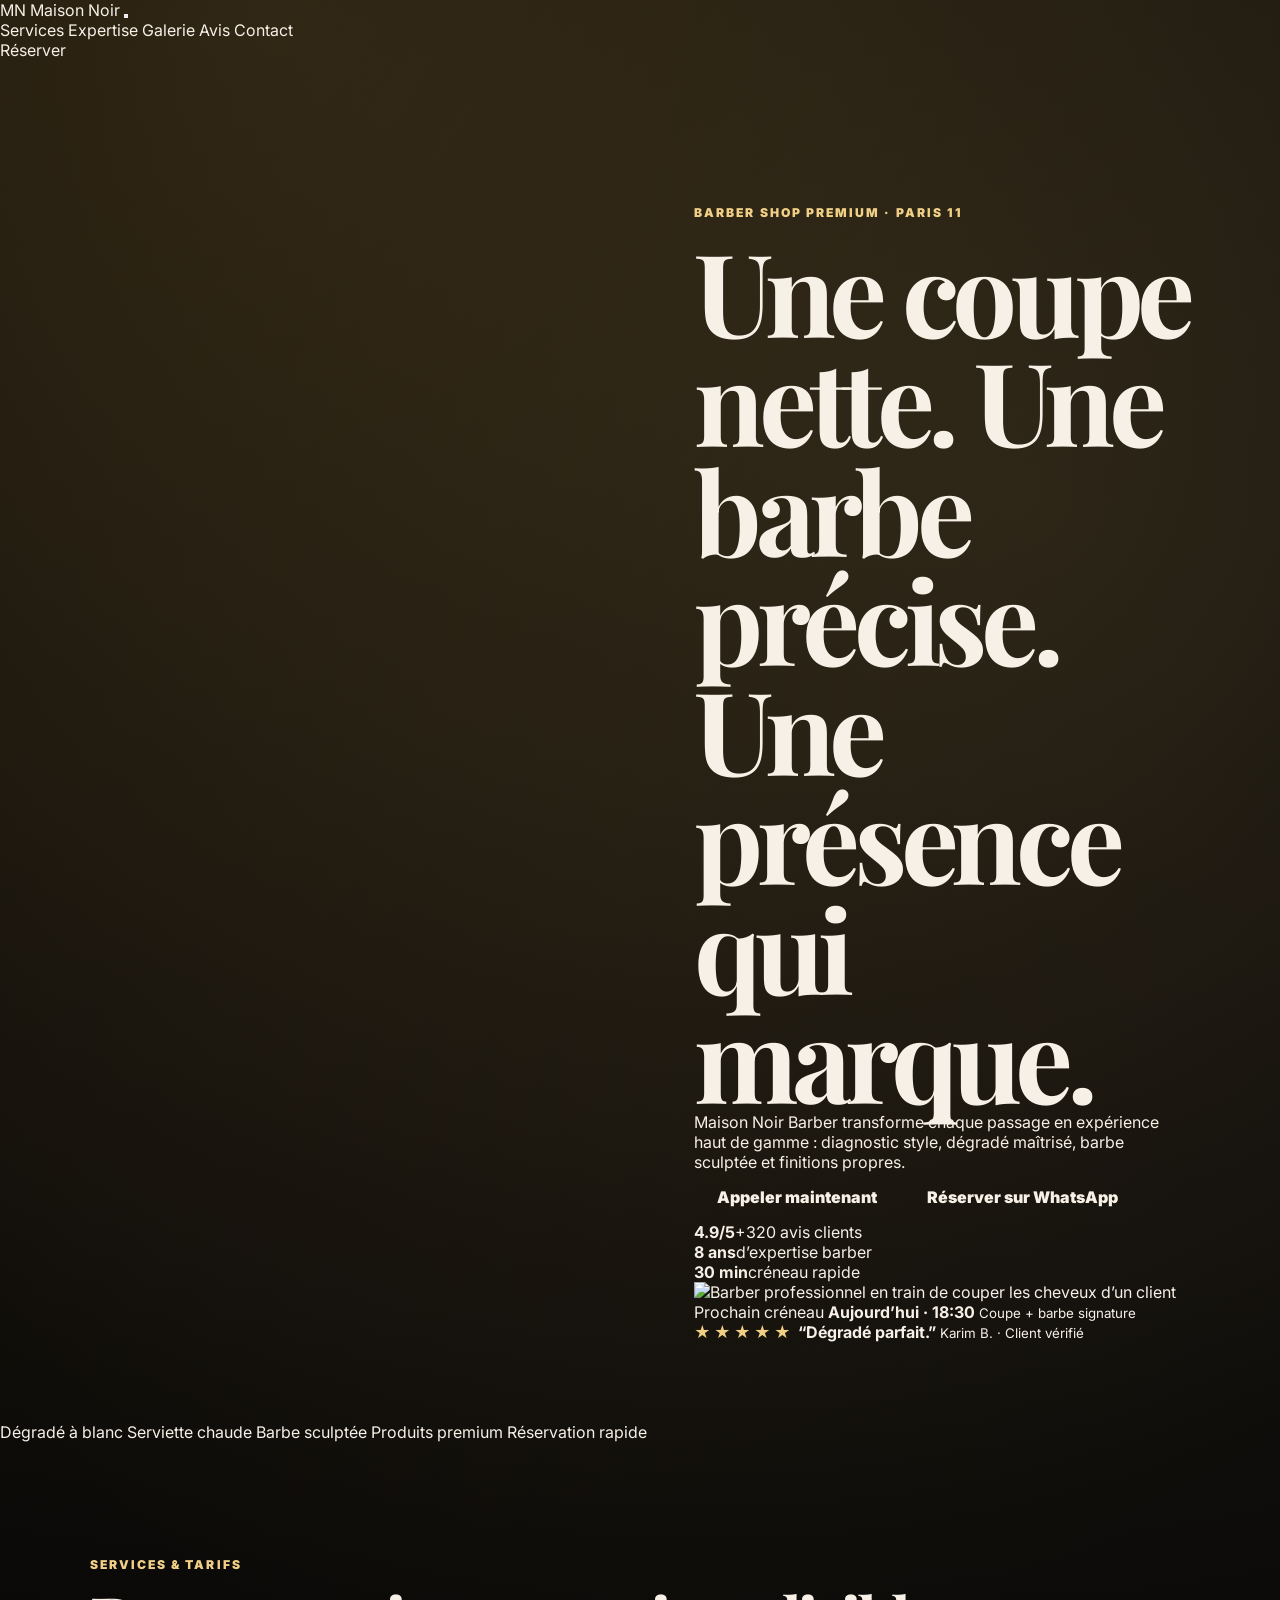
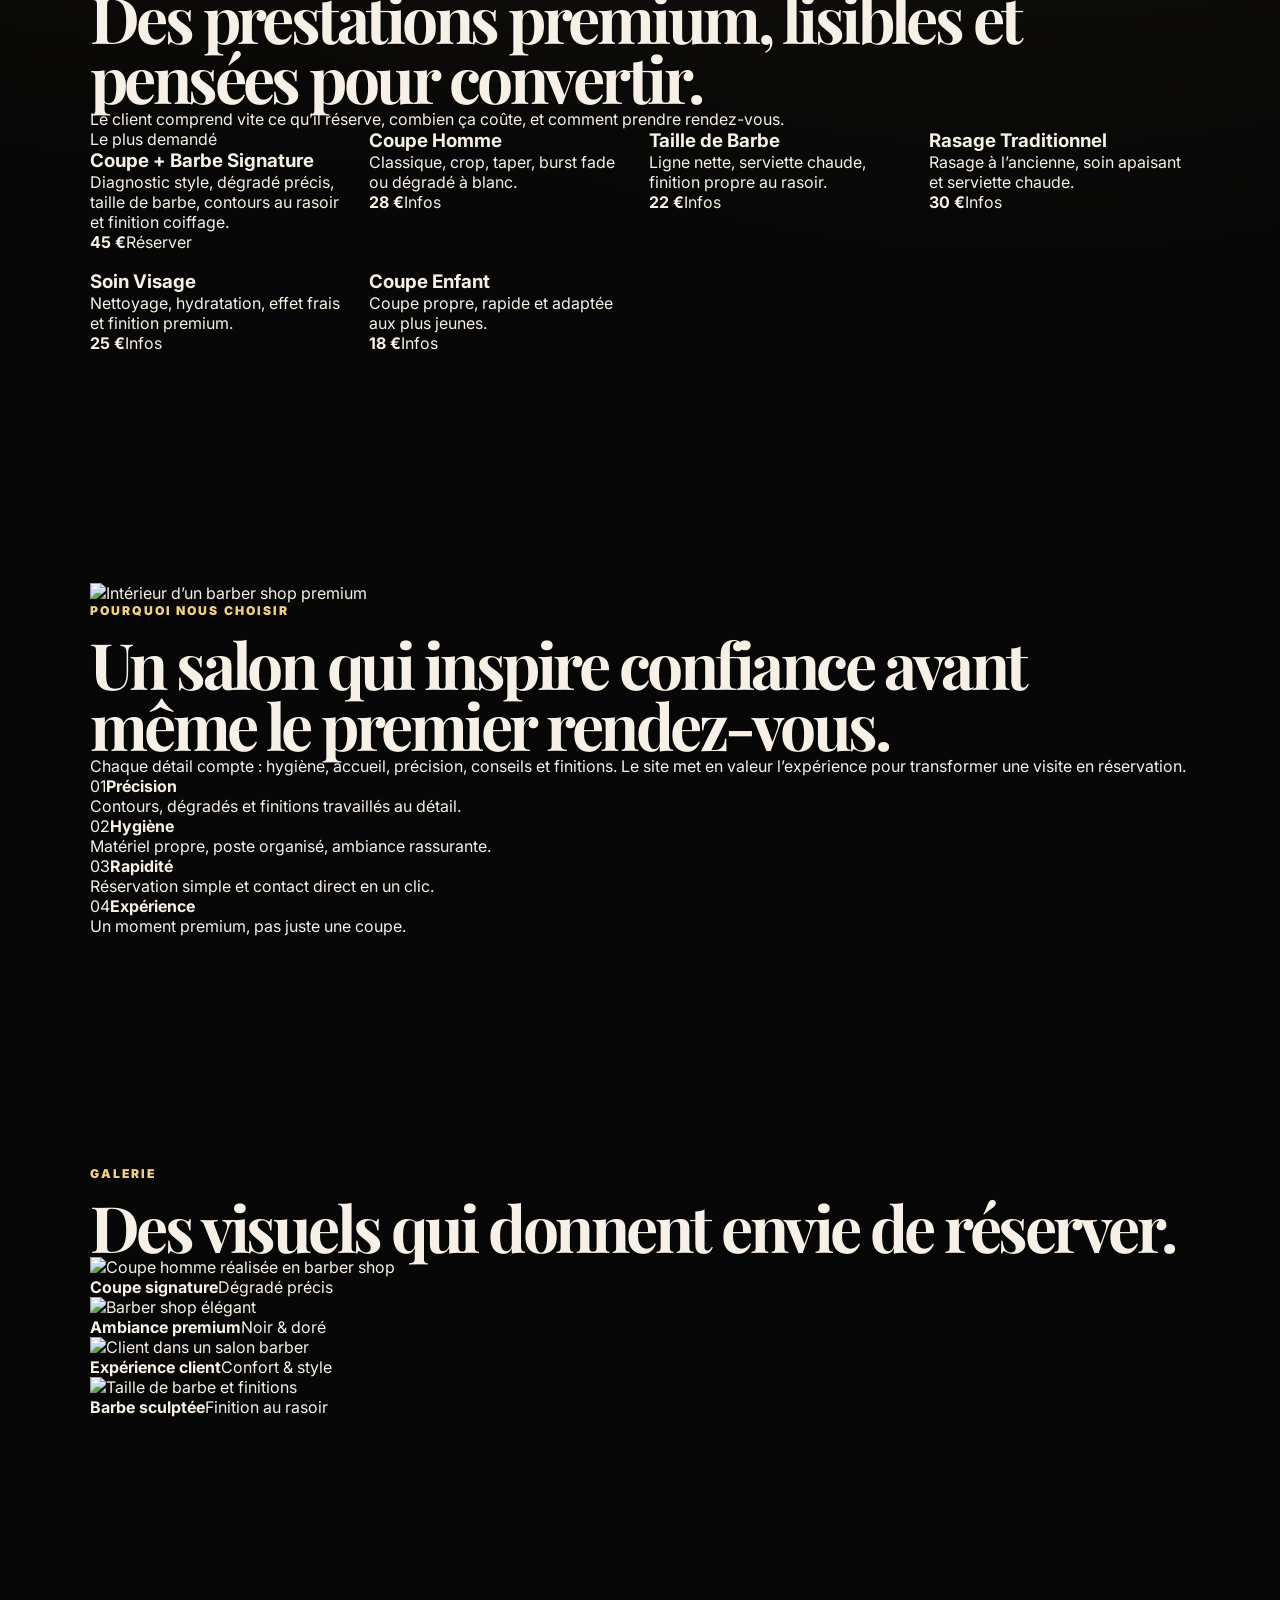
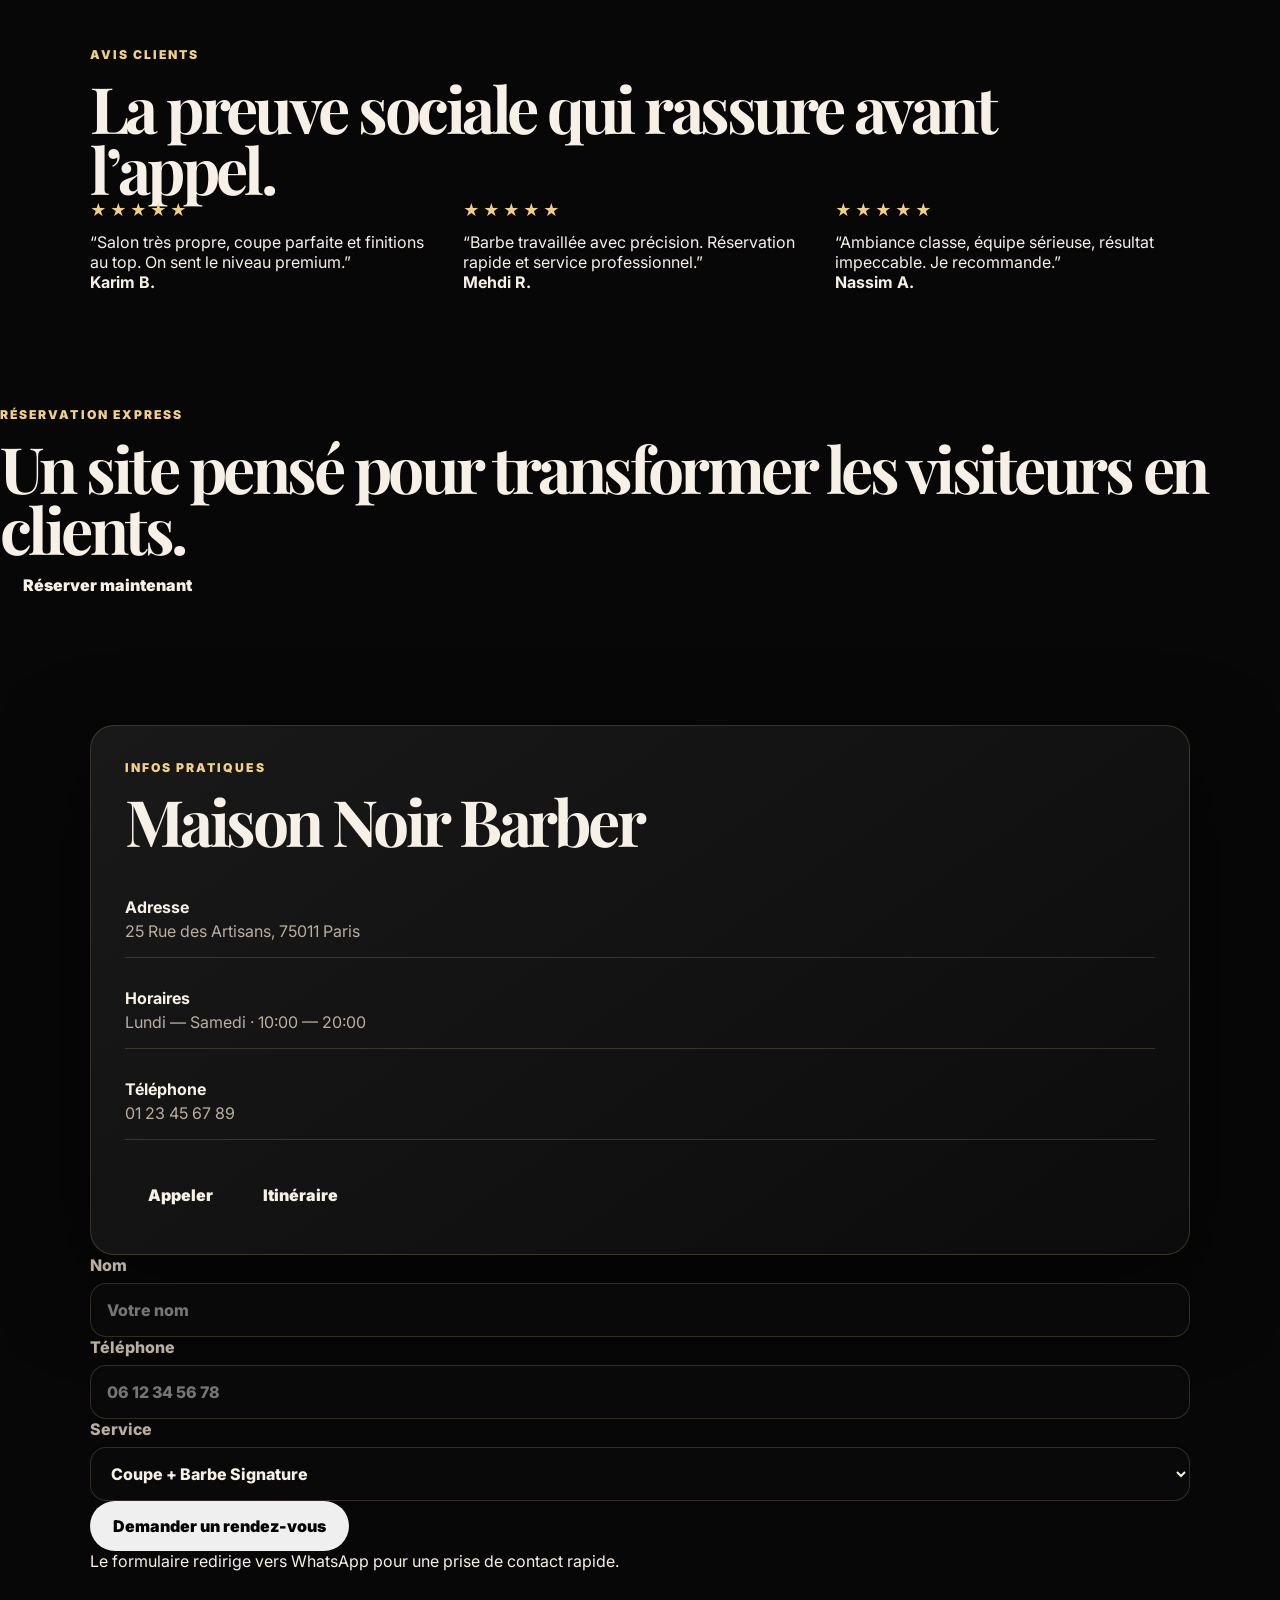
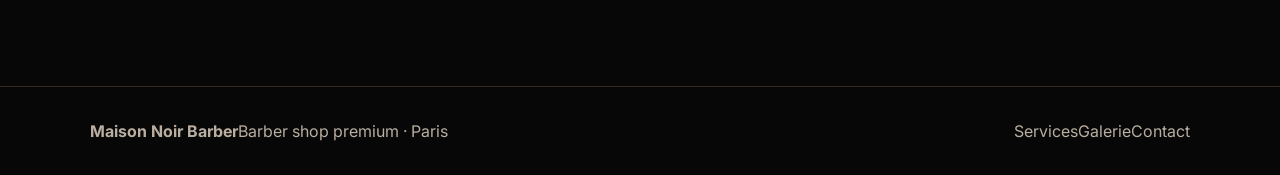
==== commit d3768385: "Refonte premium 1000 euros du site barber" ====
--- a/index.html
+++ b/index.html
@@ -3,191 +3,197 @@
 <head>
   <meta charset="UTF-8" />
   <meta name="viewport" content="width=device-width, initial-scale=1.0" />
-  <meta name="description" content="Site vitrine premium pour barber shop : coupe, barbe, soins, réservation WhatsApp et expérience haut de gamme." />
+  <meta name="description" content="Maison Noir Barber, barber shop premium : coupes, barbe, soins, réservation rapide et expérience haut de gamme." />
   <title>Maison Noir Barber — Barber Shop Premium</title>
   <link rel="preconnect" href="https://fonts.googleapis.com">
   <link rel="preconnect" href="https://fonts.gstatic.com" crossorigin>
   <link href="https://fonts.googleapis.com/css2?family=Inter:wght@400;500;600;700;800;900&family=Playfair+Display:wght@700;800&display=swap" rel="stylesheet">
-  <link rel="stylesheet" href="style.css?v=premium-3" />
+  <link rel="stylesheet" href="style.css?v=premium1000" />
 </head>
 <body>
-  <div class="noise"></div>
+  <div class="grain"></div>
 
-  <header class="header">
-    <a href="#accueil" class="brand">
-      <span class="brand-mark">MN</span>
-      <span>Maison Noir</span>
+  <header class="site-header" id="top">
+    <a href="#accueil" class="logo" aria-label="Maison Noir Barber">
+      <span class="logo-icon">MN</span>
+      <span class="logo-text">Maison Noir</span>
     </a>
 
-    <button class="menu-btn" id="menuBtn" aria-label="Ouvrir le menu">
+    <button class="menu-toggle" id="menuToggle" aria-label="Ouvrir le menu">
       <span></span><span></span><span></span>
     </button>
 
-    <nav class="nav" id="nav">
+    <nav class="site-nav" id="siteNav">
       <a href="#services">Services</a>
-      <a href="#experience">Expérience</a>
+      <a href="#expertise">Expertise</a>
       <a href="#galerie">Galerie</a>
       <a href="#avis">Avis</a>
       <a href="#contact">Contact</a>
     </nav>
 
-    <a href="https://wa.me/33123456789" class="nav-cta" target="_blank" rel="noopener">Réserver</a>
+    <a class="header-cta" href="https://wa.me/33123456789" target="_blank" rel="noopener">Réserver</a>
   </header>
 
   <main>
-    <section class="hero" id="accueil">
-      <div class="hero-copy reveal">
-        <p class="eyebrow">Barber shop premium · Paris</p>
-        <h1>L’art du détail pour hommes exigeants.</h1>
-        <p class="lead">Coupe signature, dégradé précis, barbe sculptée et soin visage dans une atmosphère noire, dorée et haut de gamme.</p>
+    <section class="hero section-dark" id="accueil">
+      <div class="hero-bg" aria-hidden="true"></div>
+      <div class="hero-grid">
+        <div class="hero-content reveal">
+          <p class="eyebrow">Barber shop premium · Paris 11</p>
+          <h1>Une coupe nette. Une barbe précise. Une présence qui marque.</h1>
+          <p class="hero-lead">Maison Noir Barber transforme chaque passage en expérience haut de gamme : diagnostic style, dégradé maîtrisé, barbe sculptée et finitions propres.</p>
 
-        <div class="actions">
-          <a class="btn primary" href="tel:+33123456789">Appeler maintenant</a>
-          <a class="btn ghost" href="https://wa.me/33123456789" target="_blank" rel="noopener">Réserver sur WhatsApp</a>
+          <div class="hero-actions">
+            <a class="btn btn-gold" href="tel:+33123456789">Appeler maintenant</a>
+            <a class="btn btn-glass" href="https://wa.me/33123456789" target="_blank" rel="noopener">Réserver sur WhatsApp</a>
+          </div>
+
+          <div class="proof-row">
+            <div><strong>4.9/5</strong><span>+320 avis clients</span></div>
+            <div><strong>8 ans</strong><span>d’expertise barber</span></div>
+            <div><strong>30 min</strong><span>créneau rapide</span></div>
+          </div>
         </div>
 
-        <div class="stats">
-          <div><strong>4.9/5</strong><span>+320 avis</span></div>
-          <div><strong>8 ans</strong><span>d’expérience</span></div>
-          <div><strong>30 min</strong><span>service rapide</span></div>
-        </div>
-      </div>
-
-      <div class="hero-showcase reveal">
-        <div class="premium-card appointment-card">
-          <p>Prochain créneau</p>
-          <strong>Aujourd’hui · 18:30</strong>
-          <span>Coupe + barbe signature</span>
-        </div>
-
-        <div class="barber-visual main-visual" aria-label="Illustration barber shop premium">
-          <div class="chair"></div>
-          <div class="mirror"></div>
-          <div class="razor"></div>
-          <div class="light one"></div>
-          <div class="light two"></div>
-        </div>
-
-        <div class="premium-card rating-card">
-          <div class="stars">★★★★★</div>
-          <p>“Dégradé parfait, salon propre, résultat premium.”</p>
+        <div class="hero-media reveal">
+          <img src="https://images.unsplash.com/photo-1599351431202-1e0f0137899a?auto=format&fit=crop&w=1200&q=85" alt="Barber professionnel en train de couper les cheveux d’un client" />
+          <div class="floating-card card-top">
+            <span>Prochain créneau</span>
+            <strong>Aujourd’hui · 18:30</strong>
+            <small>Coupe + barbe signature</small>
+          </div>
+          <div class="floating-card card-bottom">
+            <span class="stars">★★★★★</span>
+            <strong>“Dégradé parfait.”</strong>
+            <small>Karim B. · Client vérifié</small>
+          </div>
         </div>
       </div>
     </section>
 
-    <section class="strip">
+    <section class="trust-strip">
       <span>Dégradé à blanc</span>
+      <span>Serviette chaude</span>
       <span>Barbe sculptée</span>
-      <span>Serviette chaude</span>
-      <span>Rasage traditionnel</span>
-      <span>Soin visage</span>
+      <span>Produits premium</span>
+      <span>Réservation rapide</span>
     </section>
 
     <section class="section" id="services">
-      <div class="section-head reveal">
-        <p class="eyebrow">Prestations</p>
-        <h2>Des services clairs, rentables et faciles à réserver.</h2>
+      <div class="section-heading reveal">
+        <p class="eyebrow">Services & tarifs</p>
+        <h2>Des prestations premium, lisibles et pensées pour convertir.</h2>
+        <p>Le client comprend vite ce qu’il réserve, combien ça coûte, et comment prendre rendez-vous.</p>
       </div>
 
       <div class="services-grid">
-        <article class="service big reveal">
-          <span class="badge">Le plus réservé</span>
+        <article class="service-card featured reveal">
+          <span class="pill">Le plus demandé</span>
           <h3>Coupe + Barbe Signature</h3>
-          <p>Diagnostic rapide, dégradé précis, taille de barbe, contours au rasoir et finition coiffage.</p>
-          <div class="price">45 €</div>
+          <p>Diagnostic style, dégradé précis, taille de barbe, contours au rasoir et finition coiffage.</p>
+          <div class="service-footer"><strong>45 €</strong><a href="https://wa.me/33123456789" target="_blank" rel="noopener">Réserver</a></div>
         </article>
-        <article class="service reveal"><h3>Coupe Homme</h3><p>Classique, moderne, taper, burst fade ou dégradé à blanc.</p><div class="price">28 €</div></article>
-        <article class="service reveal"><h3>Taille de Barbe</h3><p>Sculpture propre, serviette chaude et contours nets.</p><div class="price">22 €</div></article>
-        <article class="service reveal"><h3>Rasage Traditionnel</h3><p>Rasoir, soin apaisant et finition premium.</p><div class="price">30 €</div></article>
-        <article class="service reveal"><h3>Soin Visage</h3><p>Nettoyage, hydratation et effet frais immédiat.</p><div class="price">25 €</div></article>
+        <article class="service-card reveal"><h3>Coupe Homme</h3><p>Classique, crop, taper, burst fade ou dégradé à blanc.</p><div class="service-footer"><strong>28 €</strong><a href="#contact">Infos</a></div></article>
+        <article class="service-card reveal"><h3>Taille de Barbe</h3><p>Ligne nette, serviette chaude, finition propre au rasoir.</p><div class="service-footer"><strong>22 €</strong><a href="#contact">Infos</a></div></article>
+        <article class="service-card reveal"><h3>Rasage Traditionnel</h3><p>Rasage à l’ancienne, soin apaisant et serviette chaude.</p><div class="service-footer"><strong>30 €</strong><a href="#contact">Infos</a></div></article>
+        <article class="service-card reveal"><h3>Soin Visage</h3><p>Nettoyage, hydratation, effet frais et finition premium.</p><div class="service-footer"><strong>25 €</strong><a href="#contact">Infos</a></div></article>
+        <article class="service-card reveal"><h3>Coupe Enfant</h3><p>Coupe propre, rapide et adaptée aux plus jeunes.</p><div class="service-footer"><strong>18 €</strong><a href="#contact">Infos</a></div></article>
       </div>
     </section>
 
-    <section class="section experience" id="experience">
-      <div class="experience-visual reveal">
-        <div class="wall-frame frame-large"><span>Fade</span></div>
-        <div class="wall-frame frame-small"><span>Beard</span></div>
-        <div class="gold-line"></div>
+    <section class="section split-section" id="expertise">
+      <div class="split-media reveal">
+        <img src="https://images.unsplash.com/photo-1585747860715-2ba37e788b70?auto=format&fit=crop&w=1200&q=85" alt="Intérieur d’un barber shop premium" />
       </div>
-
-      <div class="experience-copy reveal">
-        <p class="eyebrow">Expérience client</p>
-        <h2>Un salon pensé pour donner confiance dès la première seconde.</h2>
-        <p>Le site met en avant les services, les avis, les horaires et le contact direct. Le client peut appeler ou réserver sur WhatsApp sans chercher.</p>
-
-        <div class="steps">
-          <div><span>01</span><strong>Diagnostic style</strong><p>On adapte la coupe au visage et au style du client.</p></div>
-          <div><span>02</span><strong>Finition premium</strong><p>Contours propres, barbe nette et coiffage soigné.</p></div>
-          <div><span>03</span><strong>Réservation simple</strong><p>Appel ou WhatsApp en un clic depuis le téléphone.</p></div>
+      <div class="split-copy reveal">
+        <p class="eyebrow">Pourquoi nous choisir</p>
+        <h2>Un salon qui inspire confiance avant même le premier rendez-vous.</h2>
+        <p>Chaque détail compte : hygiène, accueil, précision, conseils et finitions. Le site met en valeur l’expérience pour transformer une visite en réservation.</p>
+        <div class="benefit-list">
+          <div><span>01</span><strong>Précision</strong><p>Contours, dégradés et finitions travaillés au détail.</p></div>
+          <div><span>02</span><strong>Hygiène</strong><p>Matériel propre, poste organisé, ambiance rassurante.</p></div>
+          <div><span>03</span><strong>Rapidité</strong><p>Réservation simple et contact direct en un clic.</p></div>
+          <div><span>04</span><strong>Expérience</strong><p>Un moment premium, pas juste une coupe.</p></div>
         </div>
       </div>
     </section>
 
     <section class="section gallery-section" id="galerie">
-      <div class="section-head reveal">
-        <p class="eyebrow">Galerie premium</p>
-        <h2>Pas d’images cassées : des visuels intégrés au design.</h2>
+      <div class="section-heading reveal">
+        <p class="eyebrow">Galerie</p>
+        <h2>Des visuels qui donnent envie de réserver.</h2>
       </div>
 
-      <div class="gallery">
-        <div class="gallery-card reveal"><span>Coupe Signature</span><small>Dégradé précis</small></div>
-        <div class="gallery-card reveal"><span>Barbe Sculptée</span><small>Contours au rasoir</small></div>
-        <div class="gallery-card reveal"><span>Salon Premium</span><small>Ambiance noire & dorée</small></div>
-        <div class="gallery-card reveal"><span>Soin Visage</span><small>Finition haut de gamme</small></div>
+      <div class="gallery-grid">
+        <figure class="gallery-item tall reveal">
+          <img src="https://images.unsplash.com/photo-1621605815971-fbc98d665033?auto=format&fit=crop&w=1000&q=85" alt="Coupe homme réalisée en barber shop" />
+          <figcaption><strong>Coupe signature</strong><span>Dégradé précis</span></figcaption>
+        </figure>
+        <figure class="gallery-item reveal">
+          <img src="https://images.unsplash.com/photo-1503951914875-452162b0f3f1?auto=format&fit=crop&w=900&q=85" alt="Barber shop élégant" />
+          <figcaption><strong>Ambiance premium</strong><span>Noir & doré</span></figcaption>
+        </figure>
+        <figure class="gallery-item reveal">
+          <img src="https://images.unsplash.com/photo-1517832606299-7ae9b720a186?auto=format&fit=crop&w=900&q=85" alt="Client dans un salon barber" />
+          <figcaption><strong>Expérience client</strong><span>Confort & style</span></figcaption>
+        </figure>
+        <figure class="gallery-item wide reveal">
+          <img src="https://images.unsplash.com/photo-1599351431613-18ef1fdd27e1?auto=format&fit=crop&w=1200&q=85" alt="Taille de barbe et finitions" />
+          <figcaption><strong>Barbe sculptée</strong><span>Finition au rasoir</span></figcaption>
+        </figure>
       </div>
     </section>
 
     <section class="section reviews" id="avis">
-      <div class="section-head reveal">
-        <p class="eyebrow">Preuve sociale</p>
-        <h2>Des avis qui rassurent avant la réservation.</h2>
+      <div class="section-heading reveal">
+        <p class="eyebrow">Avis clients</p>
+        <h2>La preuve sociale qui rassure avant l’appel.</h2>
       </div>
-
       <div class="reviews-grid">
-        <article class="review reveal"><div class="stars">★★★★★</div><p>“Salon très propre, coupe parfaite, je reviendrai.”</p><strong>Karim B.</strong></article>
-        <article class="review reveal"><div class="stars">★★★★★</div><p>“Barbe travaillée avec précision, service rapide.”</p><strong>Mehdi R.</strong></article>
-        <article class="review reveal"><div class="stars">★★★★★</div><p>“Ambiance classe, équipe professionnelle, super rendu.”</p><strong>Nassim A.</strong></article>
+        <article class="review-card reveal"><div class="stars">★★★★★</div><p>“Salon très propre, coupe parfaite et finitions au top. On sent le niveau premium.”</p><strong>Karim B.</strong></article>
+        <article class="review-card reveal"><div class="stars">★★★★★</div><p>“Barbe travaillée avec précision. Réservation rapide et service professionnel.”</p><strong>Mehdi R.</strong></article>
+        <article class="review-card reveal"><div class="stars">★★★★★</div><p>“Ambiance classe, équipe sérieuse, résultat impeccable. Je recommande.”</p><strong>Nassim A.</strong></article>
       </div>
     </section>
 
-    <section class="cta reveal">
+    <section class="experience-band reveal">
       <div>
         <p class="eyebrow">Réservation express</p>
-        <h2>Un client peut réserver en moins d’une minute.</h2>
+        <h2>Un site pensé pour transformer les visiteurs en clients.</h2>
       </div>
-      <a class="btn dark" href="https://wa.me/33123456789" target="_blank" rel="noopener">Réserver maintenant</a>
+      <a class="btn btn-dark" href="https://wa.me/33123456789" target="_blank" rel="noopener">Réserver maintenant</a>
     </section>
 
-    <section class="section contact" id="contact">
+    <section class="section contact-section" id="contact">
       <div class="contact-card reveal">
         <p class="eyebrow">Infos pratiques</p>
         <h2>Maison Noir Barber</h2>
         <ul>
           <li><strong>Adresse</strong><span>25 Rue des Artisans, 75011 Paris</span></li>
-          <li><strong>Horaires</strong><span>Lun–Sam · 10:00–20:00</span></li>
+          <li><strong>Horaires</strong><span>Lundi — Samedi · 10:00 — 20:00</span></li>
           <li><strong>Téléphone</strong><span>01 23 45 67 89</span></li>
         </ul>
-        <div class="actions">
-          <a class="btn primary" href="tel:+33123456789">Appeler</a>
-          <a class="btn ghost" href="https://maps.google.com" target="_blank" rel="noopener">Itinéraire</a>
+        <div class="contact-actions">
+          <a class="btn btn-gold" href="tel:+33123456789">Appeler</a>
+          <a class="btn btn-glass" href="https://maps.google.com" target="_blank" rel="noopener">Itinéraire</a>
         </div>
       </div>
 
-      <form class="form reveal">
+      <form class="booking-form reveal">
         <label>Nom<input type="text" placeholder="Votre nom"></label>
         <label>Téléphone<input type="tel" placeholder="06 12 34 56 78"></label>
-        <label>Service<select><option>Coupe + Barbe Signature</option><option>Coupe Homme</option><option>Taille de Barbe</option><option>Soin Visage</option></select></label>
-        <button class="btn primary" type="submit">Demander un rendez-vous</button>
-        <p>Démo : le bouton peut être connecté à WhatsApp, email ou outil de réservation.</p>
+        <label>Service<select><option>Coupe + Barbe Signature</option><option>Coupe Homme</option><option>Taille de Barbe</option><option>Rasage Traditionnel</option><option>Soin Visage</option></select></label>
+        <button class="btn btn-gold" type="submit">Demander un rendez-vous</button>
+        <p>Le formulaire redirige vers WhatsApp pour une prise de contact rapide.</p>
       </form>
     </section>
   </main>
 
   <footer class="footer">
-    <span>© <span id="year"></span> Maison Noir Barber</span>
-    <span>Site vitrine premium pour commerces locaux</span>
+    <div><strong>Maison Noir Barber</strong><span>Barber shop premium · Paris</span></div>
+    <div class="footer-links"><a href="#services">Services</a><a href="#galerie">Galerie</a><a href="#contact">Contact</a></div>
   </footer>
 
-  <script src="script.js?v=premium-3"></script>
+  <script src="script.js?v=premium1000"></script>
 </body>
 </html>
